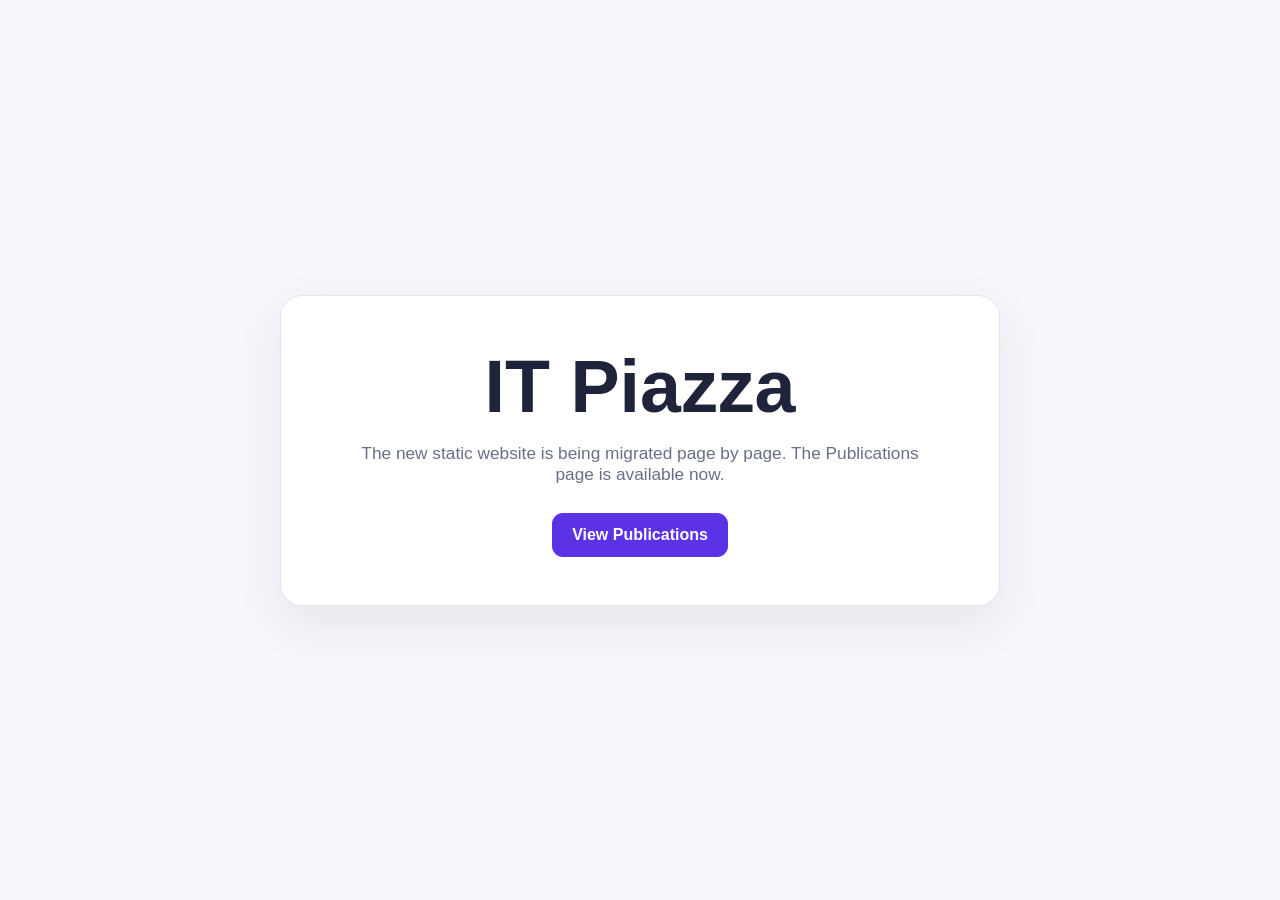
==== index.html @ e724719f "Add files via upload" ====
<!doctype html>
<html lang="en">
<head>
  <meta charset="utf-8">
  <meta name="viewport" content="width=device-width, initial-scale=1">
  <title>IT Piazza</title>
  <meta name="description" content="IT Piazza courses, publications and certification preparation materials.">
  <link rel="canonical" href="https://itpiazza.net/">
  <style>
    *{box-sizing:border-box}body{margin:0;font-family:Arial,Helvetica,sans-serif;background:#f6f7fb;color:#20243a}
    main{min-height:100vh;display:grid;place-items:center;padding:24px}
    .card{width:min(720px,100%);background:white;border:1px solid #e4e6ef;border-radius:22px;padding:48px;box-shadow:0 18px 50px rgba(31,34,60,.08);text-align:center}
    h1{font-size:clamp(2.4rem,7vw,4.6rem);margin:0 0 14px}p{font-size:1.08rem;color:#687086;margin:0 auto 28px;max-width:560px}
    a{display:inline-block;background:#5b32e6;color:white;text-decoration:none;font-weight:700;padding:13px 20px;border-radius:11px}
    a:hover{background:#4825c5}
  </style>
</head>
<body>
  <main>
    <section class="card">
      <h1>IT Piazza</h1>
      <p>The new static website is being migrated page by page. The Publications page is available now.</p>
      <a href="/publications/">View Publications</a>
    </section>
  </main>
</body>
</html>
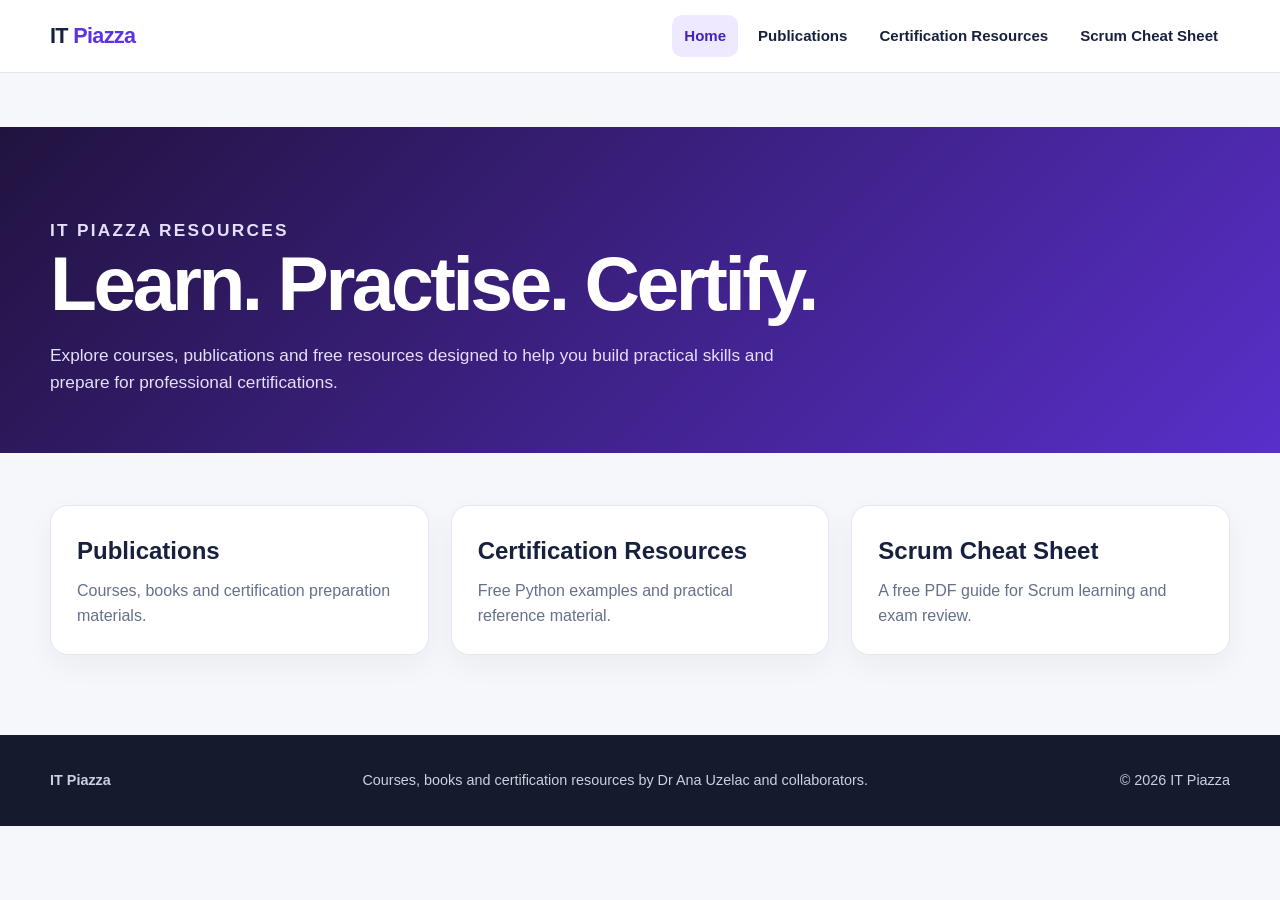
==== commit a16ea013: "Add files via upload" ====
--- a/index.html
+++ b/index.html
@@ -1,27 +1 @@
-<!doctype html>
-<html lang="en">
-<head>
-  <meta charset="utf-8">
-  <meta name="viewport" content="width=device-width, initial-scale=1">
-  <title>IT Piazza</title>
-  <meta name="description" content="IT Piazza courses, publications and certification preparation materials.">
-  <link rel="canonical" href="https://itpiazza.net/">
-  <style>
-    *{box-sizing:border-box}body{margin:0;font-family:Arial,Helvetica,sans-serif;background:#f6f7fb;color:#20243a}
-    main{min-height:100vh;display:grid;place-items:center;padding:24px}
-    .card{width:min(720px,100%);background:white;border:1px solid #e4e6ef;border-radius:22px;padding:48px;box-shadow:0 18px 50px rgba(31,34,60,.08);text-align:center}
-    h1{font-size:clamp(2.4rem,7vw,4.6rem);margin:0 0 14px}p{font-size:1.08rem;color:#687086;margin:0 auto 28px;max-width:560px}
-    a{display:inline-block;background:#5b32e6;color:white;text-decoration:none;font-weight:700;padding:13px 20px;border-radius:11px}
-    a:hover{background:#4825c5}
-  </style>
-</head>
-<body>
-  <main>
-    <section class="card">
-      <h1>IT Piazza</h1>
-      <p>The new static website is being migrated page by page. The Publications page is available now.</p>
-      <a href="/publications/">View Publications</a>
-    </section>
-  </main>
-</body>
-</html>
+<!doctype html><html lang="en"><head><meta charset="utf-8"><meta name="viewport" content="width=device-width,initial-scale=1"><title>IT Piazza | Courses and Certification Resources</title><meta name="description" content="IT Piazza offers courses, books and free certification resources in Python, databases, Scrum, Excel and software testing."><link rel="canonical" href="https://itpiazza.net/"><link rel="stylesheet" href="/assets/css/site.css"></head><body><header class="site-header"><div class="header-inner"><a class="brand" href="/" aria-current="page">IT <span>Piazza</span></a><button class="menu-toggle" aria-label="Toggle navigation" onclick="document.querySelector('.site-nav').classList.toggle('open')">☰</button><nav class="site-nav"><a href="/" aria-current="page">Home</a><a href="/publications/">Publications</a><a href="/certifications/">Certification Resources</a><a href="/scrum-certificates/">Scrum Cheat Sheet</a></nav></div></header><section class="page-hero"><div class="hero-inner"><p class="eyebrow">IT Piazza resources</p><h1>Learn. Practise. Certify.</h1><p>Explore courses, publications and free resources designed to help you build practical skills and prepare for professional certifications.</p></div></section><main class="content"><div class="home-grid"><a class="home-card" href="/publications/"><h2>Publications</h2><p>Courses, books and certification preparation materials.</p></a><a class="home-card" href="/certifications/"><h2>Certification Resources</h2><p>Free Python examples and practical reference material.</p></a><a class="home-card" href="/scrum-certificates/"><h2>Scrum Cheat Sheet</h2><p>A free PDF guide for Scrum learning and exam review.</p></a></div></main><footer class="site-footer"><div class="footer-inner"><strong>IT Piazza</strong><span>Courses, books and certification resources by Dr Ana Uzelac and collaborators.</span><span>© 2026 IT Piazza</span></div></footer></body></html>
--- a/assets/css/site.css
+++ b/assets/css/site.css
@@ -0,0 +1,244 @@
+
+    :root {
+      --page: #f6f7f9;
+      --card: #ffffff;
+      --text: #1d2433;
+      --muted: #657084;
+      --line: #e3e7ee;
+      --accent: #f5b223;
+      --accent-dark: #c98800;
+      --max: 1120px;
+      --radius: 18px;
+    }
+
+    * { box-sizing: border-box; }
+
+    html { scroll-behavior: smooth; }
+
+    body {
+      margin: 0;
+      color: var(--text);
+      background: var(--page);
+      font-family: Arial, Helvetica, sans-serif;
+      line-height: 1.55;
+    }
+
+    a { color: inherit; }
+
+    .hero {
+      padding: 72px 24px 58px;
+      background: linear-gradient(135deg, #202838, #111722);
+      color: #fff;
+      text-align: center;
+    }
+
+    .hero img {
+      width: 74px;
+      height: 74px;
+      object-fit: contain;
+      margin-bottom: 18px;
+    }
+
+    .hero h1 {
+      margin: 0;
+      font-size: clamp(2.2rem, 5vw, 4.2rem);
+      line-height: 1.05;
+    }
+
+    .hero p {
+      max-width: 680px;
+      margin: 18px auto 0;
+      color: #d4dae5;
+      font-size: 1.05rem;
+    }
+
+    .nav {
+      position: sticky;
+      top: 0;
+      z-index: 10;
+      display: flex;
+      gap: 10px;
+      overflow-x: auto;
+      padding: 12px 20px;
+      border-bottom: 1px solid var(--line);
+      background: rgba(255,255,255,.94);
+      backdrop-filter: blur(10px);
+      scrollbar-width: none;
+    }
+
+    .nav::-webkit-scrollbar { display: none; }
+
+    .nav a {
+      flex: 0 0 auto;
+      padding: 9px 14px;
+      border-radius: 999px;
+      background: #f0f2f6;
+      text-decoration: none;
+      font-size: .9rem;
+      font-weight: 700;
+    }
+
+    .nav a:hover { background: #e5e9f0; }
+
+    main {
+      width: min(var(--max), calc(100% - 32px));
+      margin: 0 auto;
+      padding: 48px 0 76px;
+    }
+
+    section { margin-top: 54px; }
+    section:first-child { margin-top: 0; }
+
+    .section-head {
+      display: flex;
+      align-items: end;
+      justify-content: space-between;
+      gap: 20px;
+      margin-bottom: 22px;
+    }
+
+    .section-head h2 {
+      margin: 0;
+      font-size: clamp(1.65rem, 3vw, 2.35rem);
+    }
+
+    .section-head span {
+      color: var(--muted);
+      font-size: .95rem;
+    }
+
+    .grid {
+      display: grid;
+      grid-template-columns: repeat(2, minmax(0, 1fr));
+      gap: 24px;
+    }
+
+    .card {
+      display: flex;
+      flex-direction: column;
+      overflow: hidden;
+      border: 1px solid var(--line);
+      border-radius: var(--radius);
+      background: var(--card);
+      box-shadow: 0 10px 30px rgba(25, 35, 55, .06);
+    }
+
+    .card-image {
+      display: block;
+      aspect-ratio: 16 / 9;
+      overflow: hidden;
+      background: #eceff4;
+    }
+
+    .card-image img {
+      width: 100%;
+      height: 100%;
+      display: block;
+      object-fit: cover;
+      transition: transform .25s ease;
+    }
+
+    .card:hover .card-image img { transform: scale(1.025); }
+
+    .card-body {
+      display: flex;
+      flex: 1;
+      flex-direction: column;
+      padding: 24px;
+    }
+
+    .card h3 {
+      margin: 0 0 12px;
+      font-size: 1.25rem;
+      line-height: 1.3;
+    }
+
+    .card h3 a {
+      text-decoration: none;
+    }
+
+    .card h3 a:hover { text-decoration: underline; }
+
+    .authors {
+      margin: 0 0 16px;
+      color: var(--muted);
+      font-size: .93rem;
+    }
+
+    .authors a {
+      text-decoration: none;
+      border-bottom: 1px solid #cfd5de;
+    }
+
+    .features {
+      margin: 0 0 22px;
+      padding-left: 20px;
+      color: #3c4657;
+    }
+
+    .features li + li { margin-top: 6px; }
+
+    .actions {
+      display: flex;
+      flex-wrap: wrap;
+      gap: 10px;
+      margin-top: auto;
+    }
+
+    .button {
+      display: inline-block;
+      padding: 11px 16px;
+      border-radius: 10px;
+      background: var(--accent);
+      color: #171717;
+      font-weight: 800;
+      text-decoration: none;
+    }
+
+    .button:hover { background: #ffbf31; }
+
+    .button.secondary {
+      border: 1px solid var(--line);
+      background: #fff;
+      color: var(--text);
+    }
+
+    .button.secondary:hover { background: #f5f7fa; }
+
+    .badge {
+      display: inline-block;
+      width: fit-content;
+      margin-bottom: 12px;
+      padding: 5px 9px;
+      border-radius: 999px;
+      background: #eef1f5;
+      color: #586274;
+      font-size: .78rem;
+      font-weight: 800;
+      text-transform: uppercase;
+      letter-spacing: .04em;
+    }
+
+    footer {
+      padding: 32px 20px;
+      background: #111722;
+      color: #cfd5df;
+      text-align: center;
+      font-size: .9rem;
+    }
+
+    @media (max-width: 760px) {
+      .hero { padding: 54px 20px 42px; }
+      main { width: min(100% - 24px, var(--max)); padding-top: 34px; }
+      .grid { grid-template-columns: 1fr; gap: 18px; }
+      .section-head { align-items: start; flex-direction: column; gap: 4px; }
+      section { margin-top: 42px; }
+      .card-body { padding: 20px; }
+    }
+  
+
+:root{--ink:#17213d;--muted:#66708a;--purple:#5b32e6;--purple-dark:#4523b9;--gold:#f5b700;--paper:#f6f7fb;--white:#fff;--line:#e4e7f0;--max:1180px}
+*{box-sizing:border-box}html{scroll-behavior:smooth}body{margin:0;background:var(--paper);color:var(--ink);font-family:Arial,Helvetica,sans-serif;line-height:1.58}a{color:inherit}.site-header{position:sticky;top:0;z-index:100;background:rgba(255,255,255,.95);backdrop-filter:blur(12px);border-bottom:1px solid var(--line)}.header-inner{width:min(var(--max),calc(100% - 32px));height:72px;margin:auto;display:flex;align-items:center;justify-content:space-between;gap:24px}.brand{font-size:1.35rem;font-weight:900;text-decoration:none;letter-spacing:-.03em}.brand span{color:var(--purple)}.site-nav{display:flex;align-items:center;gap:8px}.site-nav a{padding:9px 12px;border-radius:10px;text-decoration:none;font-weight:700;font-size:.94rem}.site-nav a:hover,.site-nav a[aria-current="page"]{background:#eee9ff;color:var(--purple-dark)}.menu-toggle{display:none;border:1px solid var(--line);background:#fff;border-radius:10px;padding:8px 11px;font-size:1.2rem}.page-hero{padding:72px 24px 56px;background:linear-gradient(135deg,#21133f,#592fca);color:#fff}.hero-inner{width:min(var(--max),100%);margin:auto}.eyebrow{margin:0 0 10px;text-transform:uppercase;letter-spacing:.13em;font-size:.78rem;font-weight:800;color:#dbcfff}.page-hero h1{margin:0;font-size:clamp(2.4rem,6vw,4.8rem);line-height:1.04;letter-spacing:-.045em}.page-hero p{max-width:740px;margin:18px 0 0;color:#e6defc;font-size:1.08rem}.content{width:min(var(--max),calc(100% - 32px));margin:auto;padding:52px 0 80px}.resource-grid{display:grid;grid-template-columns:repeat(2,minmax(0,1fr));gap:24px}.resource-card{background:#fff;border:1px solid var(--line);border-radius:18px;padding:28px;box-shadow:0 12px 32px rgba(26,31,56,.06);display:flex;flex-direction:column;min-height:270px}.resource-icon{width:52px;height:52px;display:grid;place-items:center;border-radius:15px;background:#eee9ff;color:var(--purple);font-weight:900;margin-bottom:20px}.resource-card h2{margin:0 0 8px;font-size:1.45rem;line-height:1.25}.resource-card p{color:var(--muted);margin:0 0 20px}.button-row{display:flex;gap:10px;flex-wrap:wrap;margin-top:auto}.btn{display:inline-block;background:var(--purple);color:#fff;text-decoration:none;font-weight:800;border-radius:11px;padding:11px 16px}.btn:hover{background:var(--purple-dark)}.btn.secondary{background:#fff;color:var(--ink);border:1px solid var(--line)}.feature-list{padding-left:20px;color:#3e4860}.feature-list li+li{margin-top:8px}.wide-card{background:#fff;border:1px solid var(--line);border-radius:22px;padding:clamp(28px,5vw,54px);box-shadow:0 16px 42px rgba(26,31,56,.07)}.wide-card h2{font-size:clamp(1.8rem,4vw,3rem);margin:0 0 16px}.wide-card p{color:var(--muted);max-width:850px}.site-footer{background:#151a2d;color:#cbd1df;padding:34px 20px}.footer-inner{width:min(var(--max),100%);margin:auto;display:flex;justify-content:space-between;gap:20px;flex-wrap:wrap}.site-footer a{color:#fff}.home-grid{display:grid;grid-template-columns:repeat(3,minmax(0,1fr));gap:22px}.home-card{background:#fff;border:1px solid var(--line);border-radius:18px;padding:26px;text-decoration:none;box-shadow:0 10px 28px rgba(26,31,56,.05)}.home-card:hover{transform:translateY(-2px)}.home-card h2{margin:0 0 8px}.home-card p{margin:0;color:var(--muted)}
+@media(max-width:780px){.menu-toggle{display:block}.site-nav{display:none;position:absolute;top:72px;left:0;right:0;background:#fff;border-bottom:1px solid var(--line);padding:12px 16px;flex-direction:column;align-items:stretch}.site-nav.open{display:flex}.site-nav a{padding:12px}.resource-grid,.home-grid{grid-template-columns:1fr}.page-hero{padding-top:52px}.header-inner{height:64px}.site-nav{top:64px}}
+
+body .hero,body>.nav{display:none!important}.content.publications-content{padding-top:48px}.content.publications-content section{margin-top:54px}.content.publications-content section:first-child{margin-top:0}.content.publications-content .grid{display:grid;grid-template-columns:repeat(2,minmax(0,1fr));gap:24px}.content.publications-content .card{background:#fff}.content.publications-content main{width:auto;margin:0;padding:0}.content.publications-content .section-head{margin-bottom:22px}@media(max-width:760px){.content.publications-content .grid{grid-template-columns:1fr}}
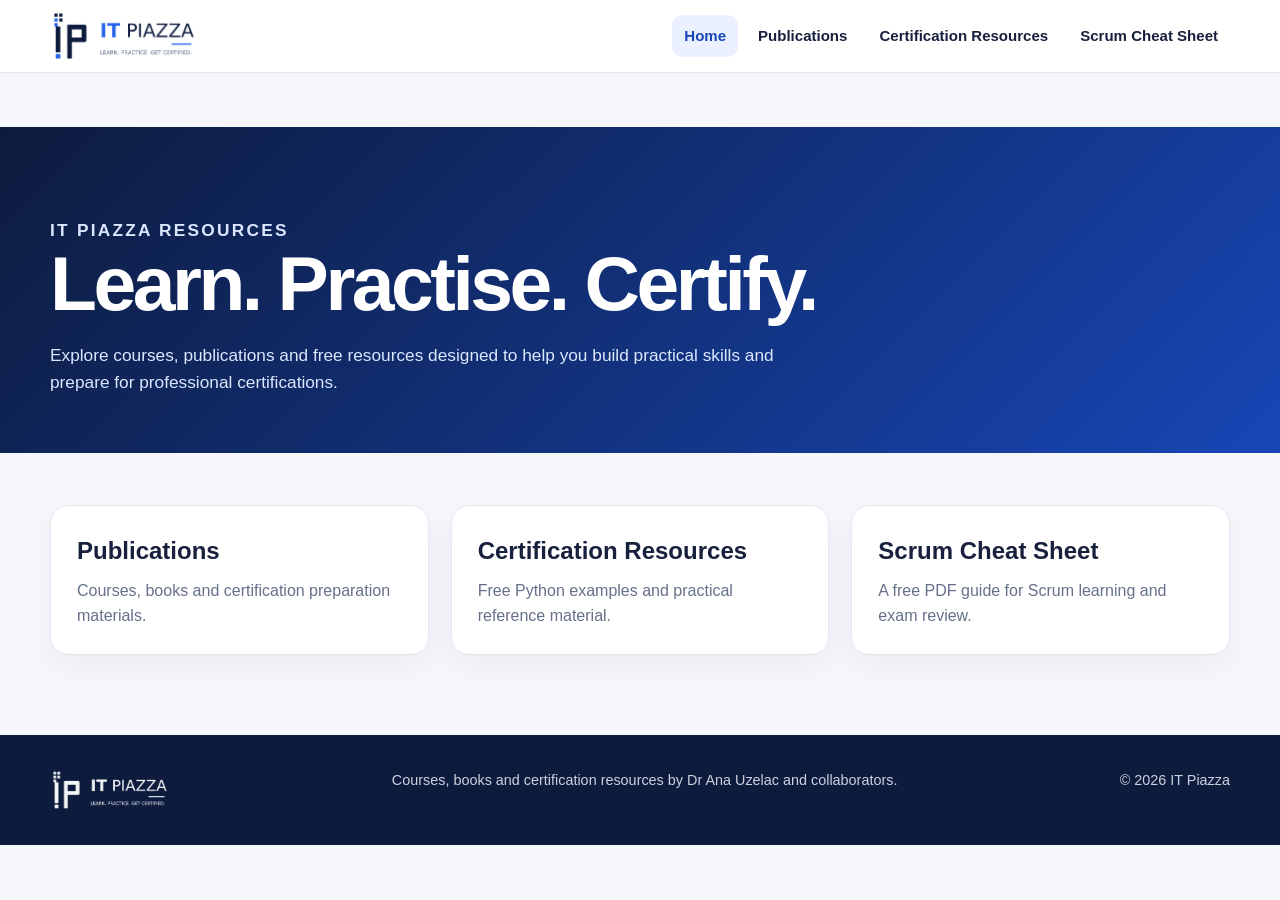
==== commit bf91afa9: "Add files via upload" ====
--- a/index.html
+++ b/index.html
@@ -1 +1 @@
-<!doctype html><html lang="en"><head><meta charset="utf-8"><meta name="viewport" content="width=device-width,initial-scale=1"><title>IT Piazza | Courses and Certification Resources</title><meta name="description" content="IT Piazza offers courses, books and free certification resources in Python, databases, Scrum, Excel and software testing."><link rel="canonical" href="https://itpiazza.net/"><link rel="stylesheet" href="/assets/css/site.css"></head><body><header class="site-header"><div class="header-inner"><a class="brand" href="/" aria-current="page">IT <span>Piazza</span></a><button class="menu-toggle" aria-label="Toggle navigation" onclick="document.querySelector('.site-nav').classList.toggle('open')">☰</button><nav class="site-nav"><a href="/" aria-current="page">Home</a><a href="/publications/">Publications</a><a href="/certifications/">Certification Resources</a><a href="/scrum-certificates/">Scrum Cheat Sheet</a></nav></div></header><section class="page-hero"><div class="hero-inner"><p class="eyebrow">IT Piazza resources</p><h1>Learn. Practise. Certify.</h1><p>Explore courses, publications and free resources designed to help you build practical skills and prepare for professional certifications.</p></div></section><main class="content"><div class="home-grid"><a class="home-card" href="/publications/"><h2>Publications</h2><p>Courses, books and certification preparation materials.</p></a><a class="home-card" href="/certifications/"><h2>Certification Resources</h2><p>Free Python examples and practical reference material.</p></a><a class="home-card" href="/scrum-certificates/"><h2>Scrum Cheat Sheet</h2><p>A free PDF guide for Scrum learning and exam review.</p></a></div></main><footer class="site-footer"><div class="footer-inner"><strong>IT Piazza</strong><span>Courses, books and certification resources by Dr Ana Uzelac and collaborators.</span><span>© 2026 IT Piazza</span></div></footer></body></html>+<!doctype html><html lang="en"><head><meta charset="utf-8"><meta name="viewport" content="width=device-width,initial-scale=1"><title>IT Piazza | Courses and Certification Resources</title><meta name="description" content="IT Piazza offers courses, books and free certification resources in Python, databases, Scrum, Excel and software testing."><link rel="canonical" href="https://itpiazza.net/"><link rel="icon" href="/assets/images/favicon.ico" sizes="any"><link rel="icon" type="image/png" sizes="32x32" href="/assets/images/favicon-32.png"><link rel="apple-touch-icon" href="/assets/images/apple-touch-icon.png"><link rel="stylesheet" href="/assets/css/site.css"></head><body><header class="site-header"><div class="header-inner"><a class="brand" href="/" aria-current="page"><img src="/assets/images/itpiazza-logo-header.png" alt="IT Piazza — Learn. Practice. Get Certified."></a><button class="menu-toggle" aria-label="Toggle navigation" onclick="document.querySelector('.site-nav').classList.toggle('open')">☰</button><nav class="site-nav"><a href="/" aria-current="page">Home</a><a href="/publications/">Publications</a><a href="/certifications/">Certification Resources</a><a href="/scrum-certificates/">Scrum Cheat Sheet</a></nav></div></header><section class="page-hero"><div class="hero-inner"><p class="eyebrow">IT Piazza resources</p><h1>Learn. Practise. Certify.</h1><p>Explore courses, publications and free resources designed to help you build practical skills and prepare for professional certifications.</p></div></section><main class="content"><div class="home-grid"><a class="home-card" href="/publications/"><h2>Publications</h2><p>Courses, books and certification preparation materials.</p></a><a class="home-card" href="/certifications/"><h2>Certification Resources</h2><p>Free Python examples and practical reference material.</p></a><a class="home-card" href="/scrum-certificates/"><h2>Scrum Cheat Sheet</h2><p>A free PDF guide for Scrum learning and exam review.</p></a></div></main><footer class="site-footer"><div class="footer-inner"><a class="footer-brand" href="/"><img src="/assets/images/itpiazza-logo-header.png" alt="IT Piazza"></a><span>Courses, books and certification resources by Dr Ana Uzelac and collaborators.</span><span>© 2026 IT Piazza</span></div></footer></body></html>
--- a/assets/css/site.css
+++ b/assets/css/site.css
@@ -237,8 +237,40 @@
     }
   
 
-:root{--ink:#17213d;--muted:#66708a;--purple:#5b32e6;--purple-dark:#4523b9;--gold:#f5b700;--paper:#f6f7fb;--white:#fff;--line:#e4e7f0;--max:1180px}
-*{box-sizing:border-box}html{scroll-behavior:smooth}body{margin:0;background:var(--paper);color:var(--ink);font-family:Arial,Helvetica,sans-serif;line-height:1.58}a{color:inherit}.site-header{position:sticky;top:0;z-index:100;background:rgba(255,255,255,.95);backdrop-filter:blur(12px);border-bottom:1px solid var(--line)}.header-inner{width:min(var(--max),calc(100% - 32px));height:72px;margin:auto;display:flex;align-items:center;justify-content:space-between;gap:24px}.brand{font-size:1.35rem;font-weight:900;text-decoration:none;letter-spacing:-.03em}.brand span{color:var(--purple)}.site-nav{display:flex;align-items:center;gap:8px}.site-nav a{padding:9px 12px;border-radius:10px;text-decoration:none;font-weight:700;font-size:.94rem}.site-nav a:hover,.site-nav a[aria-current="page"]{background:#eee9ff;color:var(--purple-dark)}.menu-toggle{display:none;border:1px solid var(--line);background:#fff;border-radius:10px;padding:8px 11px;font-size:1.2rem}.page-hero{padding:72px 24px 56px;background:linear-gradient(135deg,#21133f,#592fca);color:#fff}.hero-inner{width:min(var(--max),100%);margin:auto}.eyebrow{margin:0 0 10px;text-transform:uppercase;letter-spacing:.13em;font-size:.78rem;font-weight:800;color:#dbcfff}.page-hero h1{margin:0;font-size:clamp(2.4rem,6vw,4.8rem);line-height:1.04;letter-spacing:-.045em}.page-hero p{max-width:740px;margin:18px 0 0;color:#e6defc;font-size:1.08rem}.content{width:min(var(--max),calc(100% - 32px));margin:auto;padding:52px 0 80px}.resource-grid{display:grid;grid-template-columns:repeat(2,minmax(0,1fr));gap:24px}.resource-card{background:#fff;border:1px solid var(--line);border-radius:18px;padding:28px;box-shadow:0 12px 32px rgba(26,31,56,.06);display:flex;flex-direction:column;min-height:270px}.resource-icon{width:52px;height:52px;display:grid;place-items:center;border-radius:15px;background:#eee9ff;color:var(--purple);font-weight:900;margin-bottom:20px}.resource-card h2{margin:0 0 8px;font-size:1.45rem;line-height:1.25}.resource-card p{color:var(--muted);margin:0 0 20px}.button-row{display:flex;gap:10px;flex-wrap:wrap;margin-top:auto}.btn{display:inline-block;background:var(--purple);color:#fff;text-decoration:none;font-weight:800;border-radius:11px;padding:11px 16px}.btn:hover{background:var(--purple-dark)}.btn.secondary{background:#fff;color:var(--ink);border:1px solid var(--line)}.feature-list{padding-left:20px;color:#3e4860}.feature-list li+li{margin-top:8px}.wide-card{background:#fff;border:1px solid var(--line);border-radius:22px;padding:clamp(28px,5vw,54px);box-shadow:0 16px 42px rgba(26,31,56,.07)}.wide-card h2{font-size:clamp(1.8rem,4vw,3rem);margin:0 0 16px}.wide-card p{color:var(--muted);max-width:850px}.site-footer{background:#151a2d;color:#cbd1df;padding:34px 20px}.footer-inner{width:min(var(--max),100%);margin:auto;display:flex;justify-content:space-between;gap:20px;flex-wrap:wrap}.site-footer a{color:#fff}.home-grid{display:grid;grid-template-columns:repeat(3,minmax(0,1fr));gap:22px}.home-card{background:#fff;border:1px solid var(--line);border-radius:18px;padding:26px;text-decoration:none;box-shadow:0 10px 28px rgba(26,31,56,.05)}.home-card:hover{transform:translateY(-2px)}.home-card h2{margin:0 0 8px}.home-card p{margin:0;color:var(--muted)}
+:root{--ink:#17213d;--muted:#66708a;--purple:#2563eb;--purple-dark:#1746b5;--gold:#f5b700;--paper:#f6f7fb;--white:#fff;--line:#e4e7f0;--max:1180px}
+*{box-sizing:border-box}html{scroll-behavior:smooth}body{margin:0;background:var(--paper);color:var(--ink);font-family:Arial,Helvetica,sans-serif;line-height:1.58}a{color:inherit}.site-header{position:sticky;top:0;z-index:100;background:rgba(255,255,255,.95);backdrop-filter:blur(12px);border-bottom:1px solid var(--line)}.header-inner{width:min(var(--max),calc(100% - 32px));height:72px;margin:auto;display:flex;align-items:center;justify-content:space-between;gap:24px}.brand{font-size:1.35rem;font-weight:900;text-decoration:none;letter-spacing:-.03em}.brand span{color:var(--purple)}.site-nav{display:flex;align-items:center;gap:8px}.site-nav a{padding:9px 12px;border-radius:10px;text-decoration:none;font-weight:700;font-size:.94rem}.site-nav a:hover,.site-nav a[aria-current="page"]{background:#eaf0ff;color:var(--purple-dark)}.menu-toggle{display:none;border:1px solid var(--line);background:#fff;border-radius:10px;padding:8px 11px;font-size:1.2rem}.page-hero{padding:72px 24px 56px;background:linear-gradient(135deg,#0d1b3d,#1746b5);color:#fff}.hero-inner{width:min(var(--max),100%);margin:auto}.eyebrow{margin:0 0 10px;text-transform:uppercase;letter-spacing:.13em;font-size:.78rem;font-weight:800;color:#bcd0ff}.page-hero h1{margin:0;font-size:clamp(2.4rem,6vw,4.8rem);line-height:1.04;letter-spacing:-.045em}.page-hero p{max-width:740px;margin:18px 0 0;color:#dce7ff;font-size:1.08rem}.content{width:min(var(--max),calc(100% - 32px));margin:auto;padding:52px 0 80px}.resource-grid{display:grid;grid-template-columns:repeat(2,minmax(0,1fr));gap:24px}.resource-card{background:#fff;border:1px solid var(--line);border-radius:18px;padding:28px;box-shadow:0 12px 32px rgba(26,31,56,.06);display:flex;flex-direction:column;min-height:270px}.resource-icon{width:52px;height:52px;display:grid;place-items:center;border-radius:15px;background:#eaf0ff;color:var(--purple);font-weight:900;margin-bottom:20px}.resource-card h2{margin:0 0 8px;font-size:1.45rem;line-height:1.25}.resource-card p{color:var(--muted);margin:0 0 20px}.button-row{display:flex;gap:10px;flex-wrap:wrap;margin-top:auto}.btn{display:inline-block;background:var(--purple);color:#fff;text-decoration:none;font-weight:800;border-radius:11px;padding:11px 16px}.btn:hover{background:var(--purple-dark)}.btn.secondary{background:#fff;color:var(--ink);border:1px solid var(--line)}.feature-list{padding-left:20px;color:#3e4860}.feature-list li+li{margin-top:8px}.wide-card{background:#fff;border:1px solid var(--line);border-radius:22px;padding:clamp(28px,5vw,54px);box-shadow:0 16px 42px rgba(26,31,56,.07)}.wide-card h2{font-size:clamp(1.8rem,4vw,3rem);margin:0 0 16px}.wide-card p{color:var(--muted);max-width:850px}.site-footer{background:#0d1b3d;color:#cbd1df;padding:34px 20px}.footer-inner{width:min(var(--max),100%);margin:auto;display:flex;justify-content:space-between;gap:20px;flex-wrap:wrap}.site-footer a{color:#fff}.home-grid{display:grid;grid-template-columns:repeat(3,minmax(0,1fr));gap:22px}.home-card{background:#fff;border:1px solid var(--line);border-radius:18px;padding:26px;text-decoration:none;box-shadow:0 10px 28px rgba(26,31,56,.05)}.home-card:hover{transform:translateY(-2px)}.home-card h2{margin:0 0 8px}.home-card p{margin:0;color:var(--muted)}
 @media(max-width:780px){.menu-toggle{display:block}.site-nav{display:none;position:absolute;top:72px;left:0;right:0;background:#fff;border-bottom:1px solid var(--line);padding:12px 16px;flex-direction:column;align-items:stretch}.site-nav.open{display:flex}.site-nav a{padding:12px}.resource-grid,.home-grid{grid-template-columns:1fr}.page-hero{padding-top:52px}.header-inner{height:64px}.site-nav{top:64px}}
 
 body .hero,body>.nav{display:none!important}.content.publications-content{padding-top:48px}.content.publications-content section{margin-top:54px}.content.publications-content section:first-child{margin-top:0}.content.publications-content .grid{display:grid;grid-template-columns:repeat(2,minmax(0,1fr));gap:24px}.content.publications-content .card{background:#fff}.content.publications-content main{width:auto;margin:0;padding:0}.content.publications-content .section-head{margin-bottom:22px}@media(max-width:760px){.content.publications-content .grid{grid-template-columns:1fr}}
+
+
+.brand{
+  display:flex;
+  align-items:center;
+  flex:0 0 auto;
+  text-decoration:none;
+}
+.brand img{
+  display:block;
+  width:auto;
+  height:52px;
+  max-width:min(310px,42vw);
+  object-fit:contain;
+}
+.footer-brand{
+  display:flex;
+  align-items:center;
+  text-decoration:none;
+}
+.footer-brand img{
+  width:auto;
+  height:42px;
+  max-width:250px;
+  object-fit:contain;
+  filter:brightness(0) invert(1);
+  opacity:.96;
+}
+@media(max-width:780px){
+  .brand img{height:43px;max-width:230px}
+  .footer-brand img{height:36px;max-width:210px}
+}
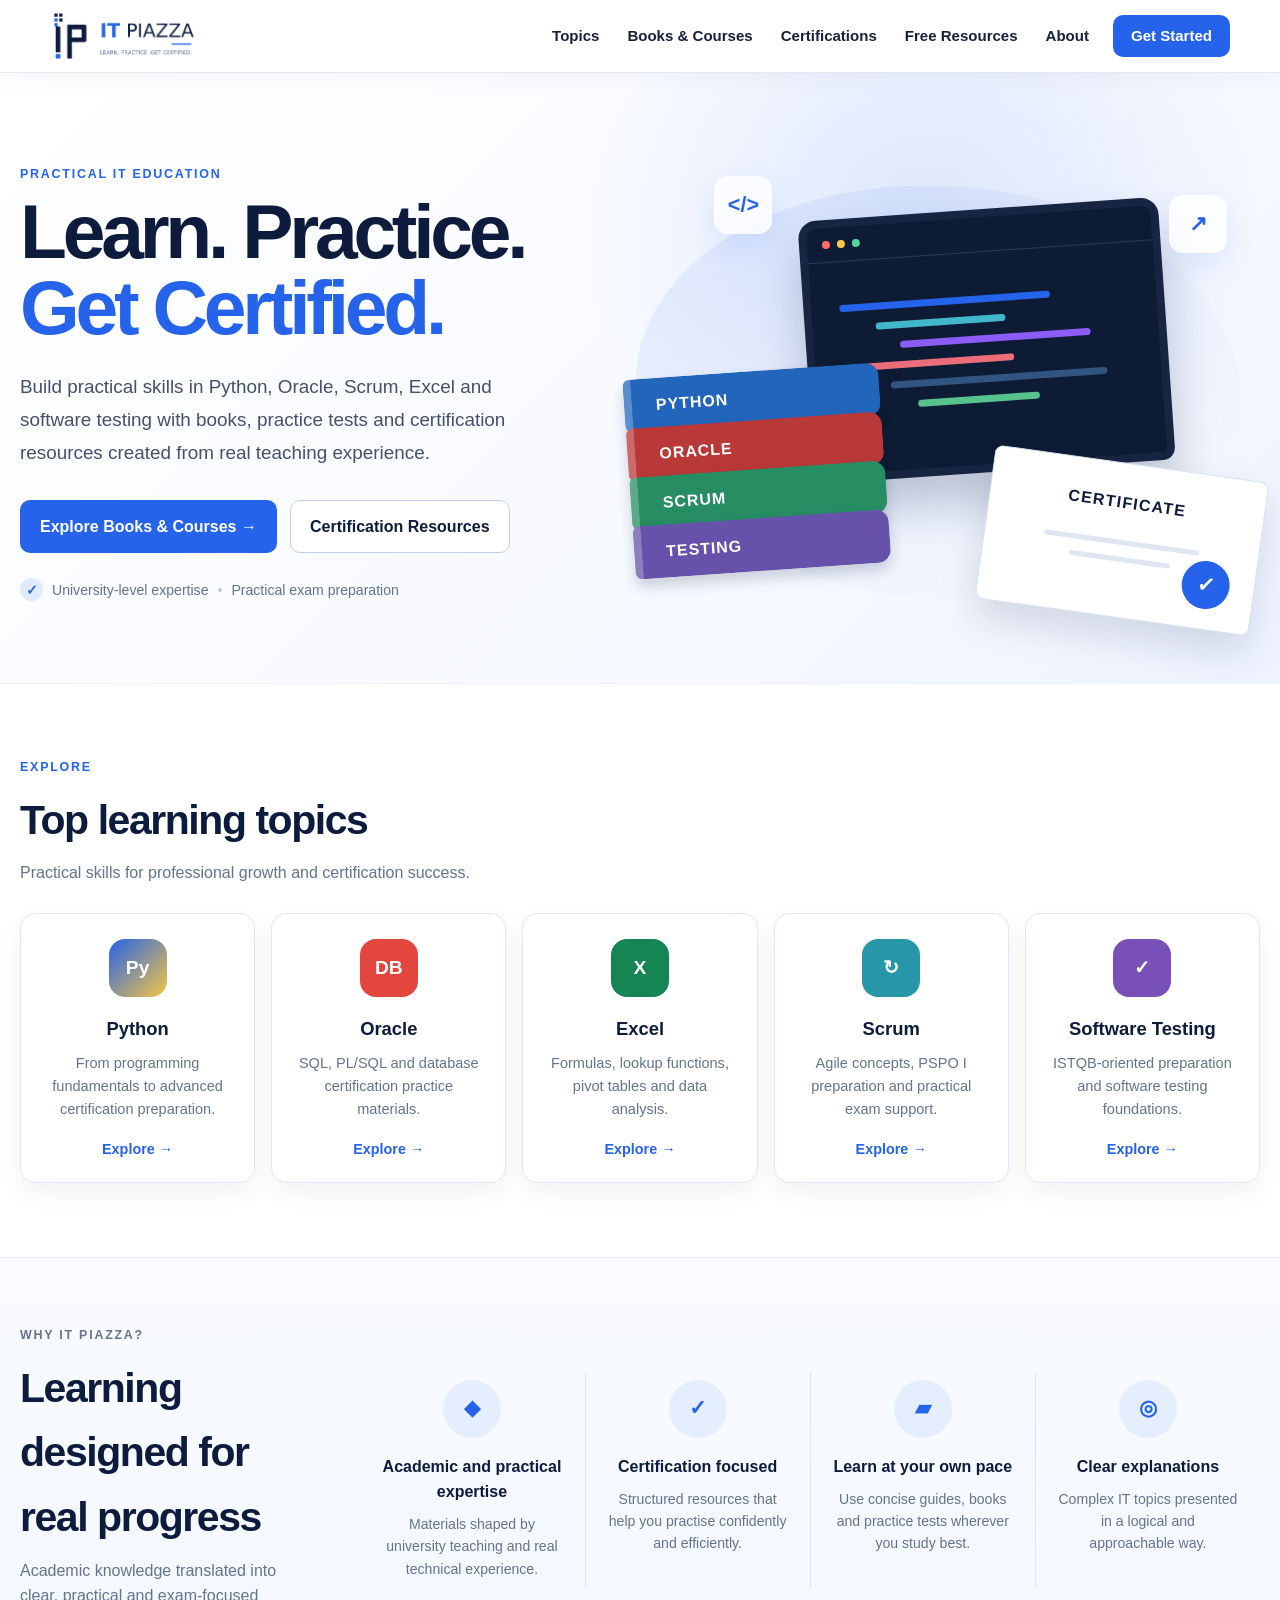
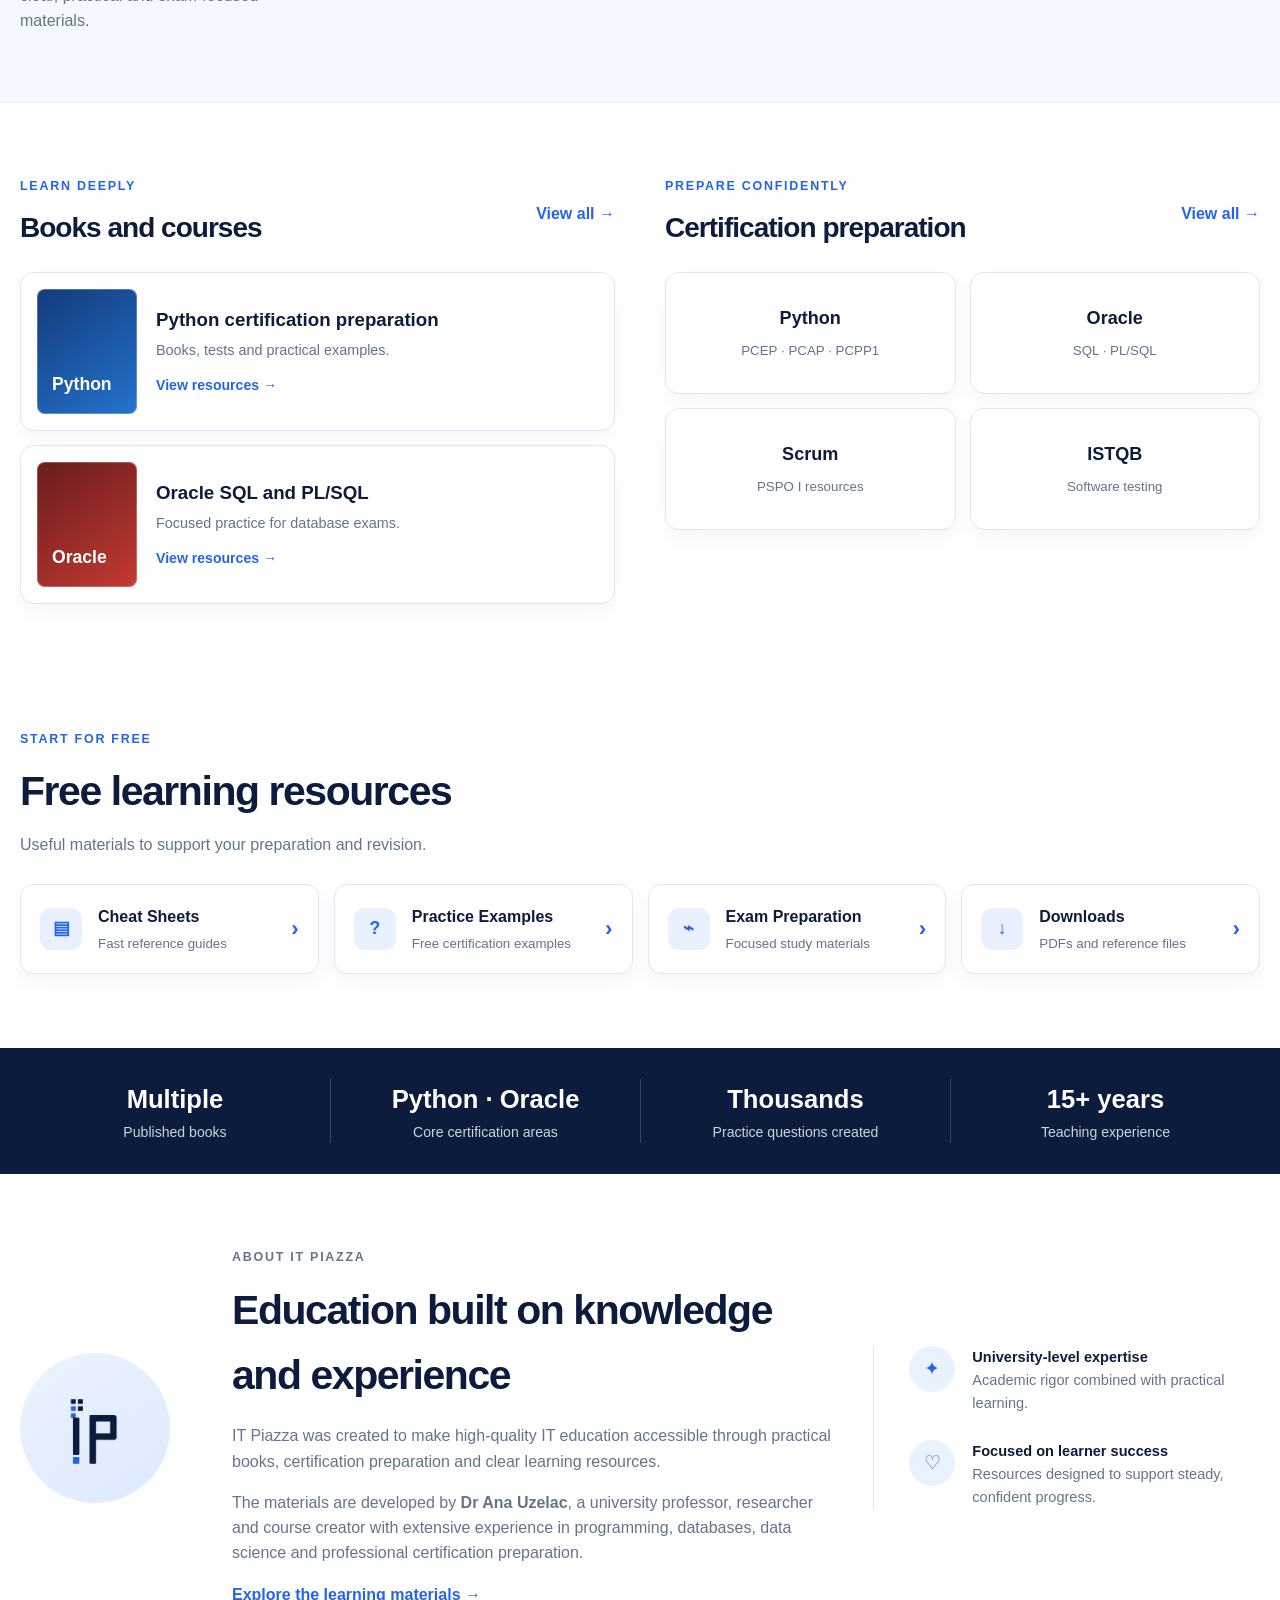
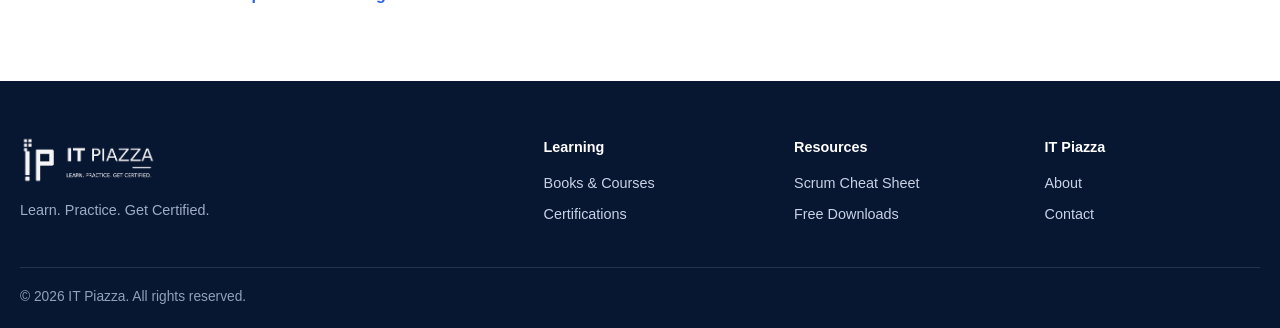
==== commit 76f741ec: "Add files via upload" ====
--- a/index.html
+++ b/index.html
@@ -1 +1,264 @@
-<!doctype html><html lang="en"><head><meta charset="utf-8"><meta name="viewport" content="width=device-width,initial-scale=1"><title>IT Piazza | Courses and Certification Resources</title><meta name="description" content="IT Piazza offers courses, books and free certification resources in Python, databases, Scrum, Excel and software testing."><link rel="canonical" href="https://itpiazza.net/"><link rel="icon" href="/assets/images/favicon.ico" sizes="any"><link rel="icon" type="image/png" sizes="32x32" href="/assets/images/favicon-32.png"><link rel="apple-touch-icon" href="/assets/images/apple-touch-icon.png"><link rel="stylesheet" href="/assets/css/site.css"></head><body><header class="site-header"><div class="header-inner"><a class="brand" href="/" aria-current="page"><img src="/assets/images/itpiazza-logo-header.png" alt="IT Piazza — Learn. Practice. Get Certified."></a><button class="menu-toggle" aria-label="Toggle navigation" onclick="document.querySelector('.site-nav').classList.toggle('open')">☰</button><nav class="site-nav"><a href="/" aria-current="page">Home</a><a href="/publications/">Publications</a><a href="/certifications/">Certification Resources</a><a href="/scrum-certificates/">Scrum Cheat Sheet</a></nav></div></header><section class="page-hero"><div class="hero-inner"><p class="eyebrow">IT Piazza resources</p><h1>Learn. Practise. Certify.</h1><p>Explore courses, publications and free resources designed to help you build practical skills and prepare for professional certifications.</p></div></section><main class="content"><div class="home-grid"><a class="home-card" href="/publications/"><h2>Publications</h2><p>Courses, books and certification preparation materials.</p></a><a class="home-card" href="/certifications/"><h2>Certification Resources</h2><p>Free Python examples and practical reference material.</p></a><a class="home-card" href="/scrum-certificates/"><h2>Scrum Cheat Sheet</h2><p>A free PDF guide for Scrum learning and exam review.</p></a></div></main><footer class="site-footer"><div class="footer-inner"><a class="footer-brand" href="/"><img src="/assets/images/itpiazza-logo-header.png" alt="IT Piazza"></a><span>Courses, books and certification resources by Dr Ana Uzelac and collaborators.</span><span>© 2026 IT Piazza</span></div></footer></body></html>+<!doctype html>
+<html lang="en">
+<head>
+  <meta charset="utf-8">
+  <meta name="viewport" content="width=device-width,initial-scale=1">
+  <title>IT Piazza | Learn, Practice and Get Certified</title>
+  <meta name="description" content="IT Piazza offers books, certification preparation, practice tests and free learning resources for Python, Oracle, Scrum, Excel and software testing.">
+  <link rel="canonical" href="https://itpiazza.net/">
+  <meta property="og:title" content="IT Piazza | Learn, Practice and Get Certified">
+  <meta property="og:description" content="Practical IT learning materials, books and certification preparation.">
+  <meta property="og:type" content="website">
+  <meta property="og:url" content="https://itpiazza.net/">
+  <link rel="icon" href="/assets/images/favicon.ico" sizes="any">
+  <link rel="icon" type="image/png" sizes="32x32" href="/assets/images/favicon-32.png">
+  <link rel="apple-touch-icon" href="/assets/images/apple-touch-icon.png">
+  <link rel="stylesheet" href="/assets/css/site.css">
+</head>
+<body class="homepage">
+  <header class="site-header">
+    <div class="header-inner">
+      <a class="brand" href="/" aria-current="page">
+        <img src="/assets/images/itpiazza-logo-header.png" alt="IT Piazza — Learn. Practice. Get Certified.">
+      </a>
+      <button class="menu-toggle" aria-label="Toggle navigation" aria-expanded="false"
+        onclick="const n=document.querySelector('.site-nav');n.classList.toggle('open');this.setAttribute('aria-expanded',n.classList.contains('open'))">☰</button>
+      <nav class="site-nav" aria-label="Main navigation">
+        <a href="#topics">Topics</a>
+        <a href="/publications/">Books & Courses</a>
+        <a href="/certifications/">Certifications</a>
+        <a href="#resources">Free Resources</a>
+        <a href="#about">About</a>
+        <a class="nav-cta" href="/publications/">Get Started</a>
+      </nav>
+    </div>
+  </header>
+
+  <main class="homepage-main">
+    <section class="home-hero">
+      <div class="home-hero-inner">
+        <div class="hero-copy">
+          <p class="home-eyebrow">Practical IT education</p>
+          <h1>Learn. Practice.<br><span>Get Certified.</span></h1>
+          <p class="hero-lead">
+            Build practical skills in Python, Oracle, Scrum, Excel and software testing
+            with books, practice tests and certification resources created from real
+            teaching experience.
+          </p>
+          <div class="hero-actions">
+            <a class="btn home-primary" href="/publications/">Explore Books & Courses <span aria-hidden="true">→</span></a>
+            <a class="btn home-secondary" href="/certifications/">Certification Resources</a>
+          </div>
+          <div class="trust-line">
+            <span class="trust-dot">✓</span>
+            <span>University-level expertise</span>
+            <span class="trust-separator">•</span>
+            <span>Practical exam preparation</span>
+          </div>
+        </div>
+
+        <div class="hero-visual" aria-label="Illustration of books, coding and certification">
+          <div class="visual-glow"></div>
+          <div class="code-card">
+            <div class="code-top">
+              <span></span><span></span><span></span>
+            </div>
+            <div class="code-lines">
+              <i class="l1"></i><i class="l2"></i><i class="l3"></i>
+              <i class="l4"></i><i class="l5"></i><i class="l6"></i>
+            </div>
+          </div>
+          <div class="book-stack">
+            <div class="book python-book"><span>PYTHON</span></div>
+            <div class="book oracle-book"><span>ORACLE</span></div>
+            <div class="book scrum-book"><span>SCRUM</span></div>
+            <div class="book testing-book"><span>TESTING</span></div>
+          </div>
+          <div class="certificate-card">
+            <div class="certificate-title">CERTIFICATE</div>
+            <div class="certificate-line"></div>
+            <div class="certificate-line short"></div>
+            <div class="certificate-seal">✓</div>
+          </div>
+          <div class="floating-code">&lt;/&gt;</div>
+          <div class="floating-chart">↗</div>
+        </div>
+      </div>
+    </section>
+
+    <section class="home-section" id="topics">
+      <div class="section-title-row">
+        <div>
+          <p class="section-kicker">Explore</p>
+          <h2>Top learning topics</h2>
+          <p>Practical skills for professional growth and certification success.</p>
+        </div>
+      </div>
+      <div class="topic-grid">
+        <a class="topic-card" href="/publications/#python">
+          <div class="topic-icon python-icon">Py</div>
+          <h3>Python</h3>
+          <p>From programming fundamentals to advanced certification preparation.</p>
+          <span>Explore →</span>
+        </a>
+        <a class="topic-card" href="/publications/#oracle">
+          <div class="topic-icon oracle-icon">DB</div>
+          <h3>Oracle</h3>
+          <p>SQL, PL/SQL and database certification practice materials.</p>
+          <span>Explore →</span>
+        </a>
+        <a class="topic-card" href="/publications/#excel">
+          <div class="topic-icon excel-icon">X</div>
+          <h3>Excel</h3>
+          <p>Formulas, lookup functions, pivot tables and data analysis.</p>
+          <span>Explore →</span>
+        </a>
+        <a class="topic-card" href="/publications/#scrum">
+          <div class="topic-icon scrum-icon">↻</div>
+          <h3>Scrum</h3>
+          <p>Agile concepts, PSPO I preparation and practical exam support.</p>
+          <span>Explore →</span>
+        </a>
+        <a class="topic-card" href="/publications/#software-testing">
+          <div class="topic-icon testing-icon">✓</div>
+          <h3>Software Testing</h3>
+          <p>ISTQB-oriented preparation and software testing foundations.</p>
+          <span>Explore →</span>
+        </a>
+      </div>
+    </section>
+
+    <section class="benefits-section">
+      <div class="benefits-intro">
+        <p class="section-kicker">Why IT Piazza?</p>
+        <h2>Learning designed for real progress</h2>
+        <p>Academic knowledge translated into clear, practical and exam-focused materials.</p>
+      </div>
+      <div class="benefit-grid">
+        <article class="benefit">
+          <div class="benefit-icon">◆</div>
+          <h3>Academic and practical expertise</h3>
+          <p>Materials shaped by university teaching and real technical experience.</p>
+        </article>
+        <article class="benefit">
+          <div class="benefit-icon">✓</div>
+          <h3>Certification focused</h3>
+          <p>Structured resources that help you practise confidently and efficiently.</p>
+        </article>
+        <article class="benefit">
+          <div class="benefit-icon">▰</div>
+          <h3>Learn at your own pace</h3>
+          <p>Use concise guides, books and practice tests wherever you study best.</p>
+        </article>
+        <article class="benefit">
+          <div class="benefit-icon">◎</div>
+          <h3>Clear explanations</h3>
+          <p>Complex IT topics presented in a logical and approachable way.</p>
+        </article>
+      </div>
+    </section>
+
+    <section class="home-section showcase-section">
+      <div class="showcase-column">
+        <div class="section-title-row compact">
+          <div>
+            <p class="section-kicker">Learn deeply</p>
+            <h2>Books and courses</h2>
+          </div>
+          <a href="/publications/">View all →</a>
+        </div>
+        <div class="mini-card-grid">
+          <a class="feature-tile" href="/publications/">
+            <div class="tile-cover tile-python">Python</div>
+            <div><h3>Python certification preparation</h3><p>Books, tests and practical examples.</p><span>View resources →</span></div>
+          </a>
+          <a class="feature-tile" href="/publications/">
+            <div class="tile-cover tile-oracle">Oracle</div>
+            <div><h3>Oracle SQL and PL/SQL</h3><p>Focused practice for database exams.</p><span>View resources →</span></div>
+          </a>
+        </div>
+      </div>
+
+      <div class="showcase-column">
+        <div class="section-title-row compact">
+          <div>
+            <p class="section-kicker">Prepare confidently</p>
+            <h2>Certification preparation</h2>
+          </div>
+          <a href="/certifications/">View all →</a>
+        </div>
+        <div class="cert-grid">
+          <a href="/certifications/" class="cert-card"><strong>Python</strong><small>PCEP · PCAP · PCPP1</small></a>
+          <a href="/publications/" class="cert-card"><strong>Oracle</strong><small>SQL · PL/SQL</small></a>
+          <a href="/scrum-certificates/" class="cert-card"><strong>Scrum</strong><small>PSPO I resources</small></a>
+          <a href="/publications/" class="cert-card"><strong>ISTQB</strong><small>Software testing</small></a>
+        </div>
+      </div>
+    </section>
+
+    <section class="resources-section" id="resources">
+      <div class="section-title-row">
+        <div>
+          <p class="section-kicker">Start for free</p>
+          <h2>Free learning resources</h2>
+          <p>Useful materials to support your preparation and revision.</p>
+        </div>
+      </div>
+      <div class="resource-shortcuts">
+        <a href="/scrum-certificates/"><span class="shortcut-icon">▤</span><div><strong>Cheat Sheets</strong><small>Fast reference guides</small></div><b>›</b></a>
+        <a href="/certifications/"><span class="shortcut-icon">?</span><div><strong>Practice Examples</strong><small>Free certification examples</small></div><b>›</b></a>
+        <a href="/certifications/"><span class="shortcut-icon">⌁</span><div><strong>Exam Preparation</strong><small>Focused study materials</small></div><b>›</b></a>
+        <a href="/certifications/"><span class="shortcut-icon">↓</span><div><strong>Downloads</strong><small>PDFs and reference files</small></div><b>›</b></a>
+      </div>
+    </section>
+
+    <section class="stats-strip" aria-label="IT Piazza experience">
+      <div><strong>Multiple</strong><span>Published books</span></div>
+      <div><strong>Python · Oracle</strong><span>Core certification areas</span></div>
+      <div><strong>Thousands</strong><span>Practice questions created</span></div>
+      <div><strong>15+ years</strong><span>Teaching experience</span></div>
+    </section>
+
+    <section class="about-section" id="about">
+      <div class="about-mark">
+        <img src="/assets/images/itpiazza-icon.png" alt="">
+      </div>
+      <div class="about-copy">
+        <p class="section-kicker">About IT Piazza</p>
+        <h2>Education built on knowledge and experience</h2>
+        <p>
+          IT Piazza was created to make high-quality IT education accessible through
+          practical books, certification preparation and clear learning resources.
+        </p>
+        <p>
+          The materials are developed by <strong>Dr Ana Uzelac</strong>, a university professor,
+          researcher and course creator with extensive experience in programming,
+          databases, data science and professional certification preparation.
+        </p>
+        <a class="text-link" href="/publications/">Explore the learning materials →</a>
+      </div>
+      <div class="about-points">
+        <div><span>✦</span><p><strong>University-level expertise</strong><br>Academic rigor combined with practical learning.</p></div>
+        <div><span>♡</span><p><strong>Focused on learner success</strong><br>Resources designed to support steady, confident progress.</p></div>
+      </div>
+    </section>
+  </main>
+
+  <footer class="modern-footer">
+    <div class="modern-footer-inner">
+      <div class="footer-brand-block">
+        <a class="footer-brand" href="/">
+          <img src="/assets/images/itpiazza-logo-header.png" alt="IT Piazza">
+        </a>
+        <p>Learn. Practice. Get Certified.</p>
+      </div>
+      <div class="footer-links">
+        <div><strong>Learning</strong><a href="/publications/">Books & Courses</a><a href="/certifications/">Certifications</a></div>
+        <div><strong>Resources</strong><a href="/scrum-certificates/">Scrum Cheat Sheet</a><a href="/certifications/">Free Downloads</a></div>
+        <div><strong>IT Piazza</strong><a href="#about">About</a><a href="mailto:contact@itpiazza.net">Contact</a></div>
+      </div>
+    </div>
+    <div class="footer-bottom">© 2026 IT Piazza. All rights reserved.</div>
+  </footer>
+</body>
+</html>
--- a/assets/css/site.css
+++ b/assets/css/site.css
@@ -274,3 +274,362 @@
   .brand img{height:43px;max-width:230px}
   .footer-brand img{height:36px;max-width:210px}
 }
+
+
+
+/* ============================
+   Modern IT Piazza homepage
+   ============================ */
+.homepage {
+  --home-navy: #0d1b3d;
+  --home-blue: #2563eb;
+  --home-blue-dark: #1746b5;
+  --home-soft: #eef4ff;
+  --home-pale: #f7f9fe;
+  --home-slate: #64748b;
+  --home-border: #dfe7f4;
+  background: #fff;
+}
+
+.homepage .site-header { box-shadow: 0 5px 24px rgba(13,27,61,.04); }
+.homepage .header-inner { max-width: 1280px; }
+.homepage .site-nav { gap: 4px; }
+.homepage .site-nav .nav-cta {
+  margin-left: 8px;
+  background: var(--home-blue);
+  color: white;
+  padding-inline: 18px;
+}
+.homepage .site-nav .nav-cta:hover { background: var(--home-blue-dark); color: white; }
+
+.homepage-main { width: 100%; margin: 0; padding: 0; }
+.homepage-main section { margin-top: 0; }
+
+.home-hero {
+  overflow: hidden;
+  background:
+    radial-gradient(circle at 72% 25%, rgba(37,99,235,.13), transparent 33%),
+    linear-gradient(135deg, #fff 0%, #f5f8ff 72%, #edf3ff 100%);
+  border-bottom: 1px solid #edf1f8;
+}
+.home-hero-inner {
+  width: min(1280px, calc(100% - 40px));
+  min-height: 610px;
+  margin: auto;
+  display: grid;
+  grid-template-columns: .9fr 1.1fr;
+  align-items: center;
+  gap: 45px;
+  padding: 72px 0 62px;
+}
+.hero-copy { position: relative; z-index: 2; }
+.home-eyebrow,.section-kicker {
+  margin: 0 0 10px;
+  color: var(--home-blue);
+  font-size: .78rem;
+  font-weight: 900;
+  letter-spacing: .14em;
+  text-transform: uppercase;
+}
+.hero-copy h1 {
+  margin: 0;
+  color: var(--home-navy);
+  font-size: clamp(3.2rem, 6vw, 5.8rem);
+  line-height: .98;
+  letter-spacing: -.055em;
+}
+.hero-copy h1 span { color: var(--home-blue); }
+.hero-lead {
+  max-width: 610px;
+  margin: 25px 0 0;
+  color: #45516b;
+  font-size: clamp(1rem, 1.6vw, 1.18rem);
+  line-height: 1.75;
+}
+.hero-actions { display: flex; flex-wrap: wrap; gap: 13px; margin-top: 31px; }
+.homepage .btn {
+  border: 1px solid transparent;
+  border-radius: 10px;
+  padding: 13px 19px;
+  box-shadow: none;
+  transition: transform .18s ease, box-shadow .18s ease, background .18s ease;
+}
+.homepage .btn:hover { transform: translateY(-2px); }
+.home-primary { background: var(--home-blue); }
+.home-primary:hover { box-shadow: 0 10px 24px rgba(37,99,235,.22); }
+.home-secondary {
+  background: white !important;
+  color: var(--home-navy) !important;
+  border-color: #bfd0ef !important;
+}
+.trust-line {
+  display: flex;
+  flex-wrap: wrap;
+  align-items: center;
+  gap: 9px;
+  margin-top: 25px;
+  color: var(--home-slate);
+  font-size: .88rem;
+}
+.trust-dot {
+  width: 23px; height: 23px; display: inline-grid; place-items: center;
+  background: #e1ebff; color: var(--home-blue); border-radius: 50%; font-weight: 900;
+}
+.trust-separator { color: #bdc7d9; }
+
+.hero-visual { position: relative; min-height: 470px; }
+.visual-glow {
+  position: absolute; inset: 8% 3% 4% 5%;
+  border-radius: 48% 52% 46% 54%;
+  background: linear-gradient(145deg, rgba(37,99,235,.10), rgba(255,255,255,.35));
+}
+.code-card {
+  position: absolute; width: 55%; height: 56%; left: 31%; top: 13%;
+  border: 8px solid #172542; border-radius: 18px 18px 12px 12px;
+  background: #0e1b35; transform: rotate(-4deg);
+  box-shadow: 0 28px 45px rgba(23,37,66,.22);
+}
+.code-top { display: flex; gap: 7px; padding: 13px 15px; border-bottom: 1px solid #293a5c; }
+.code-top span { width: 8px; height: 8px; border-radius: 50%; background: #536481; }
+.code-top span:first-child { background: #ff6b6b; }
+.code-top span:nth-child(2) { background: #f9c74f; }
+.code-top span:nth-child(3) { background: #54d39f; }
+.code-lines { padding: 30px 28px; }
+.code-lines i { display: block; height: 7px; border-radius: 8px; margin: 13px 0; background: #315580; }
+.code-lines .l1 { width: 73%; background: #2563eb; }
+.code-lines .l2 { width: 45%; margin-left: 12%; background: #42b6ca; }
+.code-lines .l3 { width: 66%; margin-left: 20%; background: #8b5cf6; }
+.code-lines .l4 { width: 51%; margin-left: 8%; background: #ec6d7a; }
+.code-lines .l5 { width: 75%; margin-left: 16%; }
+.code-lines .l6 { width: 42%; margin-left: 25%; background: #57c38b; }
+
+.book-stack { position: absolute; left: 4%; bottom: 10%; width: 39%; transform: rotate(-4deg); z-index: 2; }
+.book {
+  height: 53px; margin-top: -4px; border-radius: 7px 13px 13px 7px;
+  display: flex; align-items: center; padding-left: 24px;
+  color: white; font-weight: 900; letter-spacing: .06em;
+  box-shadow: 0 8px 14px rgba(13,27,61,.18);
+  border-left: 8px solid rgba(255,255,255,.25);
+}
+.python-book { background: #2266bc; }
+.oracle-book { background: #b93838; }
+.scrum-book { background: #278d63; }
+.testing-book { background: #6652aa; }
+
+.certificate-card {
+  position: absolute; right: 0; bottom: 0; width: 42%; height: 33%;
+  padding: 26px; background: white; border: 1px solid #dae3f1;
+  border-radius: 8px; transform: rotate(8deg); z-index: 3;
+  box-shadow: 0 18px 38px rgba(13,27,61,.14);
+}
+.certificate-title { color: var(--home-navy); font-weight: 900; text-align: center; letter-spacing: .08em; }
+.certificate-line { width: 70%; height: 5px; margin: 25px auto 0; background: #dfe6f2; border-radius: 4px; }
+.certificate-line.short { width: 46%; margin-top: 12px; }
+.certificate-seal {
+  position: absolute; width: 48px; height: 48px; right: 24px; bottom: 20px;
+  display: grid; place-items: center; border-radius: 50%;
+  background: var(--home-blue); color: white; font-size: 1.35rem; font-weight: 900;
+}
+.floating-code,.floating-chart {
+  position: absolute; display: grid; place-items: center; z-index: 4;
+  width: 58px; height: 58px; border-radius: 14px;
+  background: rgba(255,255,255,.8); color: var(--home-blue);
+  font-size: 1.35rem; font-weight: 900; box-shadow: 0 12px 30px rgba(37,99,235,.10);
+}
+.floating-code { left: 17%; top: 6%; }
+.floating-chart { right: 5%; top: 10%; }
+
+.home-section,.resources-section,.about-section {
+  width: min(1280px, calc(100% - 40px));
+  margin-inline: auto !important;
+  padding: 74px 0;
+}
+.section-title-row {
+  display: flex; justify-content: space-between; align-items: flex-end; gap: 20px; margin-bottom: 27px;
+}
+.section-title-row h2,.benefits-intro h2,.about-copy h2 {
+  margin: 0; color: var(--home-navy); font-size: clamp(1.8rem, 3.2vw, 2.75rem); letter-spacing: -.035em;
+}
+.section-title-row p:not(.section-kicker),.benefits-intro>p:last-child {
+  margin: 8px 0 0; color: var(--home-slate);
+}
+.section-title-row>a,.text-link {
+  color: var(--home-blue); text-decoration: none; font-weight: 800;
+}
+
+.topic-grid { display: grid; grid-template-columns: repeat(5, 1fr); gap: 16px; }
+.topic-card {
+  min-height: 250px; padding: 25px 20px 21px; text-align: center; text-decoration: none;
+  border: 1px solid var(--home-border); border-radius: 15px; background: white;
+  box-shadow: 0 10px 25px rgba(13,27,61,.055);
+  transition: transform .18s ease, box-shadow .18s ease, border-color .18s ease;
+}
+.topic-card:hover { transform: translateY(-5px); box-shadow: 0 17px 34px rgba(13,27,61,.1); border-color: #bdcff0; }
+.topic-icon {
+  width: 58px; height: 58px; margin: 0 auto 17px; display: grid; place-items: center;
+  border-radius: 16px; color: white; font-size: 1.2rem; font-weight: 900;
+}
+.python-icon { background: linear-gradient(135deg,#2563eb,#f4c542); }
+.oracle-icon { background: #e2463f; }
+.excel-icon { background: #168554; }
+.scrum-icon { background: #2697a8; }
+.testing-icon { background: #7950b8; }
+.topic-card h3 { margin: 0 0 9px; font-size: 1.15rem; color: var(--home-navy); }
+.topic-card p { min-height: 66px; margin: 0; color: var(--home-slate); font-size: .91rem; }
+.topic-card span { display: inline-block; margin-top: 17px; color: var(--home-blue); font-weight: 800; font-size: .9rem; }
+
+.benefits-section {
+  padding: 68px max(20px, calc((100% - 1280px)/2));
+  background: linear-gradient(180deg,#f9fbff,#f3f7ff);
+  display: grid; grid-template-columns: 1.2fr 3.8fr; align-items: center; gap: 55px;
+  border-block: 1px solid #e8eef8;
+}
+.benefits-intro p { color: var(--home-slate); }
+.benefit-grid { display: grid; grid-template-columns: repeat(4,1fr); }
+.benefit { padding: 8px 22px; text-align: center; border-left: 1px solid #dce5f2; }
+.benefit:first-child { border-left: 0; }
+.benefit-icon {
+  width: 58px; height: 58px; margin: 0 auto 16px; display: grid; place-items: center;
+  border-radius: 50%; background: #e5eeff; color: var(--home-blue); font-size: 1.3rem; font-weight: 900;
+}
+.benefit h3 { margin: 0 0 9px; font-size: 1rem; color: var(--home-navy); }
+.benefit p { margin: 0; color: var(--home-slate); font-size: .88rem; }
+
+.showcase-section { display: grid; grid-template-columns: 1fr 1fr; gap: 50px; }
+.section-title-row.compact { align-items: center; margin-bottom: 21px; }
+.section-title-row.compact h2 { font-size: 1.75rem; }
+.mini-card-grid { display: grid; gap: 14px; }
+.feature-tile {
+  display: grid; grid-template-columns: 100px 1fr; gap: 19px; align-items: center;
+  padding: 16px; border: 1px solid var(--home-border); border-radius: 14px;
+  text-decoration: none; background: white; box-shadow: 0 8px 20px rgba(13,27,61,.04);
+}
+.tile-cover {
+  height: 125px; display: flex; align-items: flex-end; padding: 15px;
+  border-radius: 8px; color: white; font-weight: 900; font-size: 1.1rem;
+  box-shadow: inset 0 0 0 1px rgba(255,255,255,.25);
+}
+.tile-python { background: linear-gradient(145deg,#143b7a,#2473ce); }
+.tile-oracle { background: linear-gradient(145deg,#681d1d,#c43a32); }
+.feature-tile h3 { margin: 0 0 5px; color: var(--home-navy); }
+.feature-tile p { margin: 0 0 10px; color: var(--home-slate); font-size: .9rem; }
+.feature-tile span { color: var(--home-blue); font-size: .88rem; font-weight: 800; }
+
+.cert-grid { display: grid; grid-template-columns: repeat(2,1fr); gap: 14px; }
+.cert-card {
+  min-height: 122px; display: flex; flex-direction: column; justify-content: center; align-items: center;
+  padding: 18px; text-decoration: none; text-align: center; border: 1px solid var(--home-border);
+  border-radius: 14px; background: white; box-shadow: 0 8px 20px rgba(13,27,61,.04);
+}
+.cert-card strong { color: var(--home-navy); font-size: 1.13rem; }
+.cert-card small { margin-top: 7px; color: var(--home-slate); }
+
+.resources-section { padding-top: 52px; }
+.resource-shortcuts { display: grid; grid-template-columns: repeat(4,1fr); gap: 15px; }
+.resource-shortcuts>a {
+  display: grid; grid-template-columns: 45px 1fr auto; align-items: center; gap: 13px;
+  padding: 19px; border: 1px solid var(--home-border); border-radius: 13px;
+  background: white; color: var(--home-navy); text-decoration: none;
+  box-shadow: 0 8px 20px rgba(13,27,61,.045);
+}
+.shortcut-icon {
+  width: 42px; height: 42px; display: grid; place-items: center; border-radius: 11px;
+  background: #e9f0ff; color: var(--home-blue); font-weight: 900; font-size: 1.1rem;
+}
+.resource-shortcuts strong,.resource-shortcuts small { display: block; }
+.resource-shortcuts small { color: var(--home-slate); margin-top: 3px; }
+.resource-shortcuts b { color: var(--home-blue); font-size: 1.4rem; }
+
+.stats-strip {
+  padding: 31px max(20px, calc((100% - 1280px)/2));
+  background: var(--home-navy); color: white;
+  display: grid; grid-template-columns: repeat(4,1fr);
+}
+.stats-strip>div { padding: 0 28px; border-left: 1px solid rgba(255,255,255,.18); text-align: center; }
+.stats-strip>div:first-child { border-left: 0; }
+.stats-strip strong,.stats-strip span { display: block; }
+.stats-strip strong { font-size: clamp(1.2rem,2vw,1.8rem); }
+.stats-strip span { margin-top: 2px; color: #c8d3e9; font-size: .88rem; }
+
+.about-section {
+  display: grid; grid-template-columns: 170px 1.55fr 1fr; align-items: center; gap: 42px;
+}
+.about-mark {
+  width: 150px; height: 150px; display: grid; place-items: center;
+  border-radius: 50%; background: linear-gradient(145deg,#edf3ff,#dce9ff);
+}
+.about-mark img { width: 98px; height: 98px; object-fit: contain; }
+.about-copy p { color: var(--home-slate); }
+.about-points { padding-left: 35px; border-left: 1px solid #dce5f2; }
+.about-points>div { display: grid; grid-template-columns: 48px 1fr; gap: 15px; align-items: start; }
+.about-points>div+div { margin-top: 25px; }
+.about-points span {
+  width: 46px; height: 46px; display: grid; place-items: center; border-radius: 50%;
+  background: #eaf1ff; color: var(--home-blue); font-size: 1.2rem;
+}
+.about-points p { margin: 0; color: var(--home-slate); font-size: .91rem; }
+.about-points strong { color: var(--home-navy); }
+
+.modern-footer { padding: 55px 20px 20px; background: #071631; color: #c8d2e6; text-align: left; }
+.modern-footer-inner {
+  width: min(1280px,100%); margin: auto; display: grid; grid-template-columns: 1.1fr 1.7fr; gap: 60px;
+}
+.modern-footer .footer-brand img { filter: brightness(0) invert(1); height: 48px; }
+.footer-brand-block p { margin: 15px 0 0; color: #9eacc5; }
+.footer-links { display: grid; grid-template-columns: repeat(3,1fr); gap: 35px; }
+.footer-links strong,.footer-links a { display: block; }
+.footer-links strong { color: white; margin-bottom: 13px; }
+.footer-links a { margin-top: 8px; color: #c8d2e6; text-decoration: none; font-size: .9rem; }
+.footer-links a:hover { color: white; }
+.footer-bottom {
+  width: min(1280px,100%); margin: 42px auto 0; padding-top: 18px;
+  border-top: 1px solid rgba(255,255,255,.12); color: #91a0ba; font-size: .86rem;
+}
+
+@media (max-width: 1050px) {
+  .home-hero-inner { grid-template-columns: 1fr 1fr; }
+  .topic-grid { grid-template-columns: repeat(3,1fr); }
+  .benefits-section { grid-template-columns: 1fr; gap: 35px; }
+  .benefit-grid { max-width: 900px; }
+  .resource-shortcuts { grid-template-columns: repeat(2,1fr); }
+  .about-section { grid-template-columns: 140px 1fr; }
+  .about-points { grid-column: 1/-1; border-left: 0; padding-left: 0; display: grid; grid-template-columns: repeat(2,1fr); gap: 24px; }
+  .about-points>div+div { margin-top: 0; }
+}
+@media (max-width: 780px) {
+  .homepage .site-nav .nav-cta { margin-left: 0; }
+  .home-hero-inner { grid-template-columns: 1fr; padding-top: 52px; }
+  .hero-visual { min-height: 390px; }
+  .topic-grid { grid-template-columns: repeat(2,1fr); }
+  .benefit-grid { grid-template-columns: repeat(2,1fr); gap: 28px 0; }
+  .benefit:nth-child(3) { border-left: 0; }
+  .showcase-section { grid-template-columns: 1fr; }
+  .stats-strip { grid-template-columns: repeat(2,1fr); gap: 26px 0; }
+  .stats-strip>div:nth-child(3) { border-left: 0; }
+  .about-section { grid-template-columns: 1fr; text-align: left; }
+  .about-mark { width: 125px; height: 125px; }
+  .about-mark img { width: 82px; height: 82px; }
+  .about-points { grid-template-columns: 1fr; }
+  .modern-footer-inner { grid-template-columns: 1fr; }
+}
+@media (max-width: 540px) {
+  .home-hero-inner,.home-section,.resources-section,.about-section { width: min(100% - 26px,1280px); }
+  .hero-copy h1 { font-size: 3.1rem; }
+  .hero-actions .btn { width: 100%; text-align: center; }
+  .hero-visual { min-height: 320px; transform: scale(.9); transform-origin: center top; margin-bottom: -30px; }
+  .code-card { width: 65%; left: 28%; }
+  .book-stack { width: 44%; left: 0; }
+  .certificate-card { width: 46%; }
+  .topic-grid,.resource-shortcuts,.cert-grid { grid-template-columns: 1fr; }
+  .topic-card { min-height: auto; }
+  .topic-card p { min-height: auto; }
+  .benefit-grid { grid-template-columns: 1fr; }
+  .benefit { border-left: 0; border-top: 1px solid #dce5f2; padding: 24px 12px; }
+  .benefit:first-child { border-top: 0; }
+  .stats-strip { grid-template-columns: 1fr; }
+  .stats-strip>div { border-left: 0; border-top: 1px solid rgba(255,255,255,.16); padding: 20px; }
+  .stats-strip>div:first-child { border-top: 0; }
+  .footer-links { grid-template-columns: 1fr 1fr; }
+  .feature-tile { grid-template-columns: 80px 1fr; }
+  .tile-cover { height: 110px; padding: 10px; font-size: .9rem; }
+}
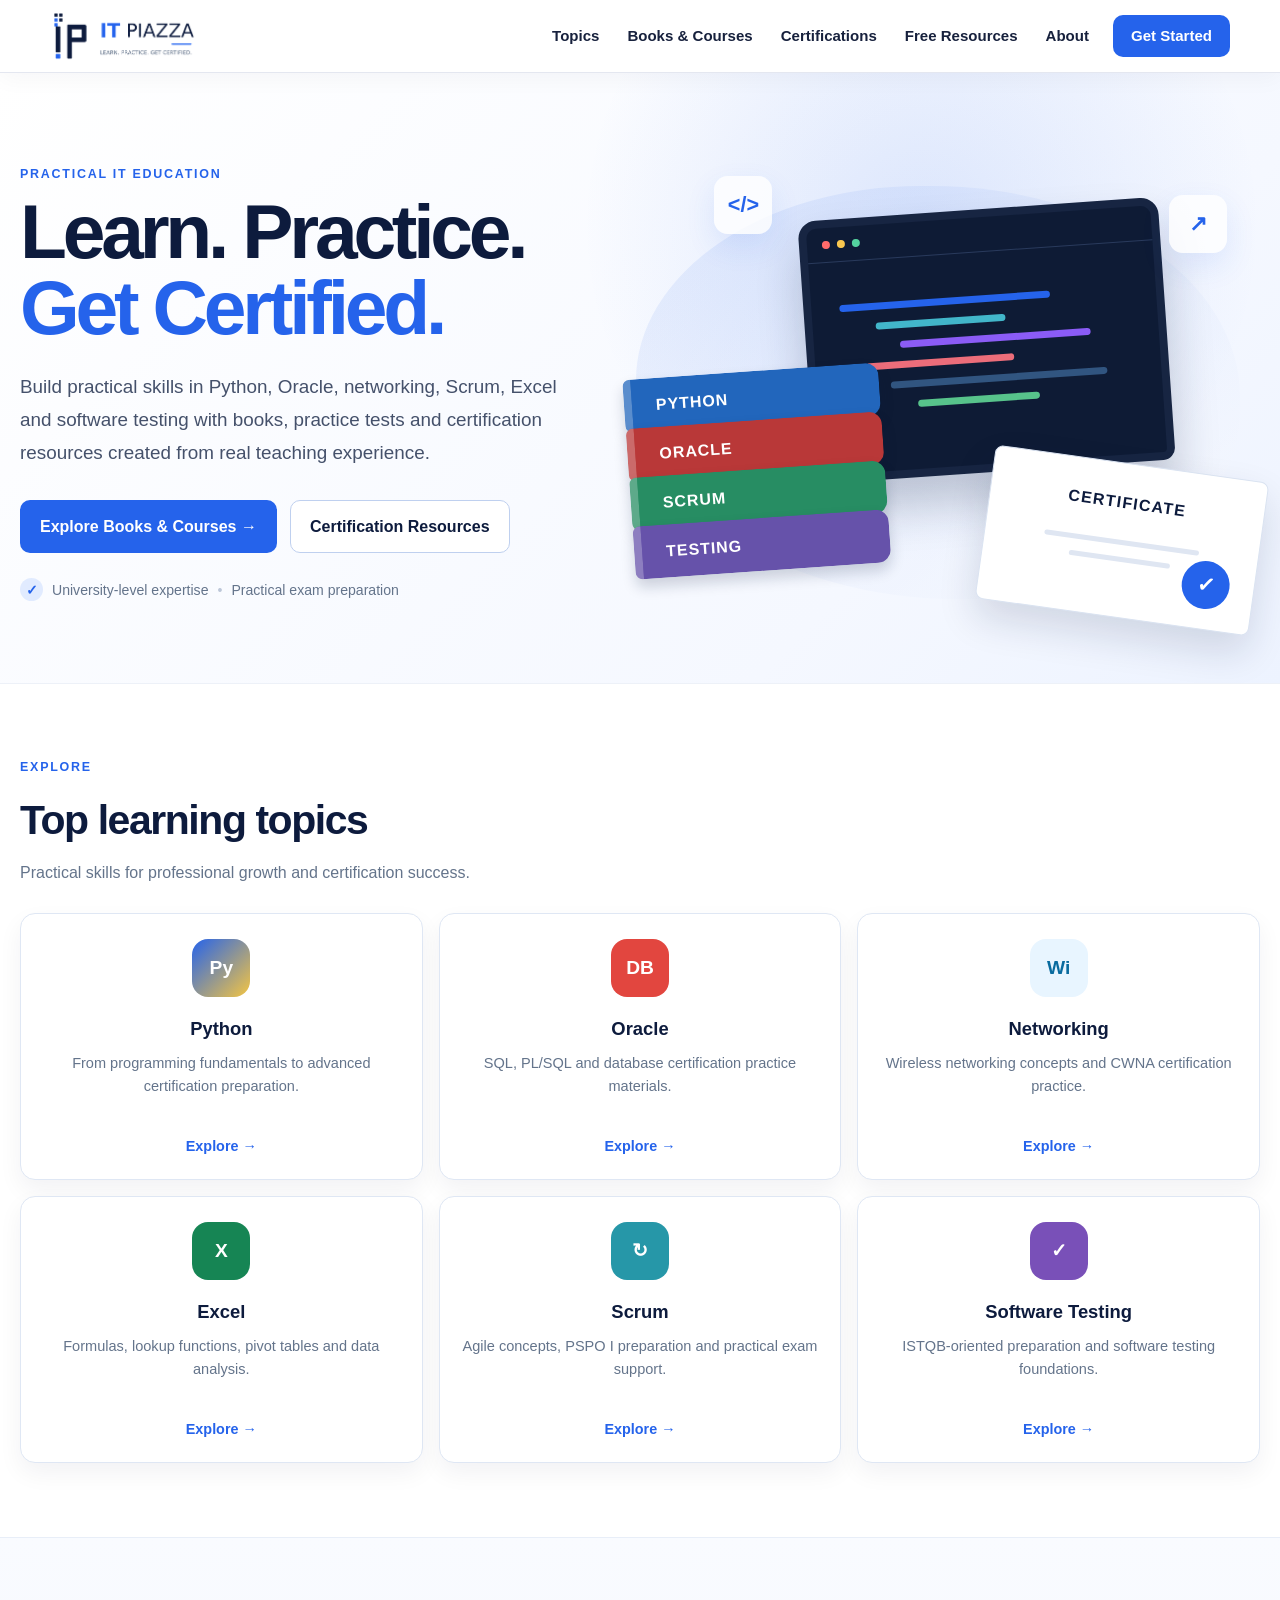
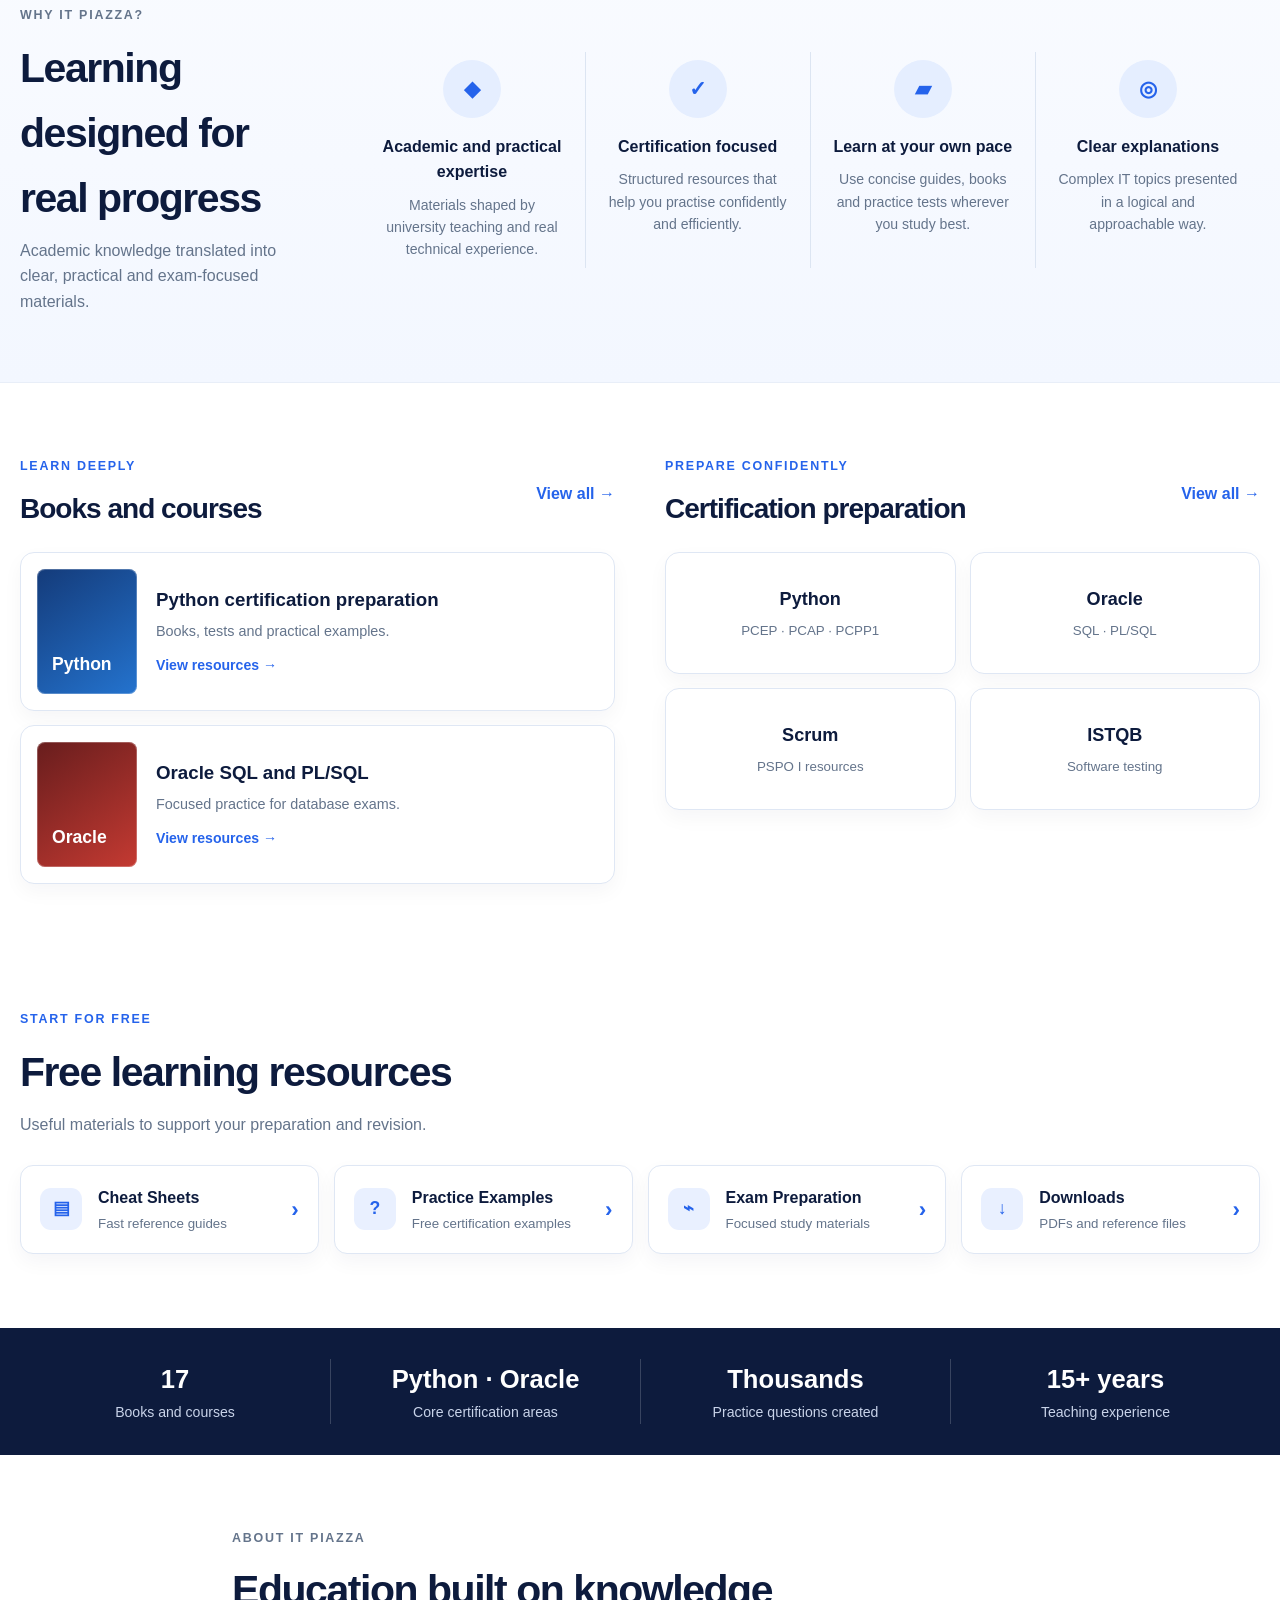
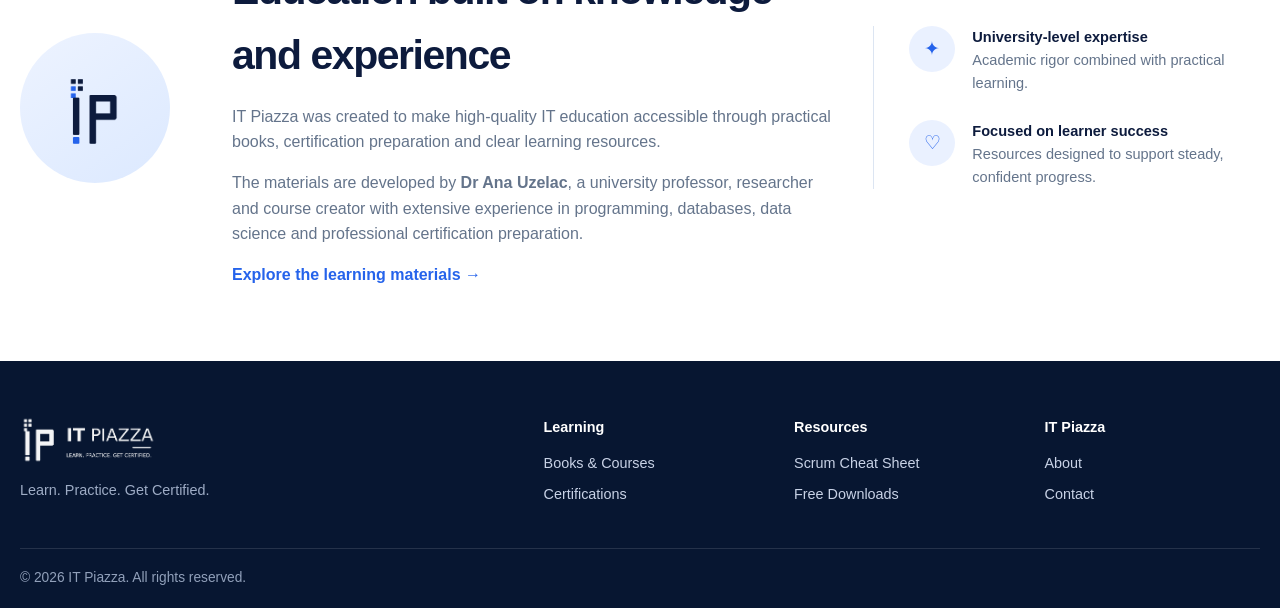
==== commit 55a4b6bf: "Add files via upload" ====
--- a/index.html
+++ b/index.html
@@ -1,264 +1,254 @@
-<!doctype html>
+<!DOCTYPE html>
+
 <html lang="en">
 <head>
-  <meta charset="utf-8">
-  <meta name="viewport" content="width=device-width,initial-scale=1">
-  <title>IT Piazza | Learn, Practice and Get Certified</title>
-  <meta name="description" content="IT Piazza offers books, certification preparation, practice tests and free learning resources for Python, Oracle, Scrum, Excel and software testing.">
-  <link rel="canonical" href="https://itpiazza.net/">
-  <meta property="og:title" content="IT Piazza | Learn, Practice and Get Certified">
-  <meta property="og:description" content="Practical IT learning materials, books and certification preparation.">
-  <meta property="og:type" content="website">
-  <meta property="og:url" content="https://itpiazza.net/">
-  <link rel="icon" href="/assets/images/favicon.ico" sizes="any">
-  <link rel="icon" type="image/png" sizes="32x32" href="/assets/images/favicon-32.png">
-  <link rel="apple-touch-icon" href="/assets/images/apple-touch-icon.png">
-  <link rel="stylesheet" href="/assets/css/site.css">
+<meta charset="utf-8"/>
+<meta content="width=device-width,initial-scale=1" name="viewport"/>
+<title>IT Piazza | Learn, Practice and Get Certified</title>
+<meta content="IT Piazza offers books, certification preparation, practice tests and free learning resources for Python, Oracle, Scrum, Excel and software testing." name="description"/>
+<link href="https://itpiazza.net/" rel="canonical"/>
+<meta content="IT Piazza | Learn, Practice and Get Certified" property="og:title"/>
+<meta content="Practical IT learning materials, books and certification preparation." property="og:description"/>
+<meta content="website" property="og:type"/>
+<meta content="https://itpiazza.net/" property="og:url"/>
+<link href="/assets/images/favicon.ico" rel="icon" sizes="any"/>
+<link href="/assets/images/favicon-32.png" rel="icon" sizes="32x32" type="image/png"/>
+<link href="/assets/images/apple-touch-icon.png" rel="apple-touch-icon"/>
+<link href="/assets/css/site.css" rel="stylesheet"/>
 </head>
 <body class="homepage">
-  <header class="site-header">
-    <div class="header-inner">
-      <a class="brand" href="/" aria-current="page">
-        <img src="/assets/images/itpiazza-logo-header.png" alt="IT Piazza — Learn. Practice. Get Certified.">
-      </a>
-      <button class="menu-toggle" aria-label="Toggle navigation" aria-expanded="false"
-        onclick="const n=document.querySelector('.site-nav');n.classList.toggle('open');this.setAttribute('aria-expanded',n.classList.contains('open'))">☰</button>
-      <nav class="site-nav" aria-label="Main navigation">
-        <a href="#topics">Topics</a>
-        <a href="/publications/">Books & Courses</a>
-        <a href="/certifications/">Certifications</a>
-        <a href="#resources">Free Resources</a>
-        <a href="#about">About</a>
-        <a class="nav-cta" href="/publications/">Get Started</a>
-      </nav>
-    </div>
-  </header>
-
-  <main class="homepage-main">
-    <section class="home-hero">
-      <div class="home-hero-inner">
-        <div class="hero-copy">
-          <p class="home-eyebrow">Practical IT education</p>
-          <h1>Learn. Practice.<br><span>Get Certified.</span></h1>
-          <p class="hero-lead">
-            Build practical skills in Python, Oracle, Scrum, Excel and software testing
+<header class="site-header">
+<div class="header-inner">
+<a aria-current="page" class="brand" href="/">
+<img alt="IT Piazza — Learn. Practice. Get Certified." src="/assets/images/itpiazza-logo-header.png"/>
+</a>
+<button aria-expanded="false" aria-label="Toggle navigation" class="menu-toggle" onclick="const n=document.querySelector('.site-nav');n.classList.toggle('open');this.setAttribute('aria-expanded',n.classList.contains('open'))">☰</button>
+<nav aria-label="Main navigation" class="site-nav">
+<a href="#topics">Topics</a>
+<a href="/publications/">Books &amp; Courses</a>
+<a href="/certifications/">Certifications</a>
+<a href="#resources">Free Resources</a>
+<a href="#about">About</a>
+<a class="nav-cta" href="/publications/">Get Started</a>
+</nav>
+</div>
+</header>
+<main class="homepage-main">
+<section class="home-hero">
+<div class="home-hero-inner">
+<div class="hero-copy">
+<p class="home-eyebrow">Practical IT education</p>
+<h1>Learn. Practice.<br/><span>Get Certified.</span></h1>
+<p class="hero-lead">
+            Build practical skills in Python, Oracle, networking, Scrum, Excel and software testing
             with books, practice tests and certification resources created from real
             teaching experience.
           </p>
-          <div class="hero-actions">
-            <a class="btn home-primary" href="/publications/">Explore Books & Courses <span aria-hidden="true">→</span></a>
-            <a class="btn home-secondary" href="/certifications/">Certification Resources</a>
-          </div>
-          <div class="trust-line">
-            <span class="trust-dot">✓</span>
-            <span>University-level expertise</span>
-            <span class="trust-separator">•</span>
-            <span>Practical exam preparation</span>
-          </div>
-        </div>
-
-        <div class="hero-visual" aria-label="Illustration of books, coding and certification">
-          <div class="visual-glow"></div>
-          <div class="code-card">
-            <div class="code-top">
-              <span></span><span></span><span></span>
-            </div>
-            <div class="code-lines">
-              <i class="l1"></i><i class="l2"></i><i class="l3"></i>
-              <i class="l4"></i><i class="l5"></i><i class="l6"></i>
-            </div>
-          </div>
-          <div class="book-stack">
-            <div class="book python-book"><span>PYTHON</span></div>
-            <div class="book oracle-book"><span>ORACLE</span></div>
-            <div class="book scrum-book"><span>SCRUM</span></div>
-            <div class="book testing-book"><span>TESTING</span></div>
-          </div>
-          <div class="certificate-card">
-            <div class="certificate-title">CERTIFICATE</div>
-            <div class="certificate-line"></div>
-            <div class="certificate-line short"></div>
-            <div class="certificate-seal">✓</div>
-          </div>
-          <div class="floating-code">&lt;/&gt;</div>
-          <div class="floating-chart">↗</div>
-        </div>
-      </div>
-    </section>
-
-    <section class="home-section" id="topics">
-      <div class="section-title-row">
-        <div>
-          <p class="section-kicker">Explore</p>
-          <h2>Top learning topics</h2>
-          <p>Practical skills for professional growth and certification success.</p>
-        </div>
-      </div>
-      <div class="topic-grid">
-        <a class="topic-card" href="/publications/#python">
-          <div class="topic-icon python-icon">Py</div>
-          <h3>Python</h3>
-          <p>From programming fundamentals to advanced certification preparation.</p>
-          <span>Explore →</span>
-        </a>
-        <a class="topic-card" href="/publications/#oracle">
-          <div class="topic-icon oracle-icon">DB</div>
-          <h3>Oracle</h3>
-          <p>SQL, PL/SQL and database certification practice materials.</p>
-          <span>Explore →</span>
-        </a>
-        <a class="topic-card" href="/publications/#excel">
-          <div class="topic-icon excel-icon">X</div>
-          <h3>Excel</h3>
-          <p>Formulas, lookup functions, pivot tables and data analysis.</p>
-          <span>Explore →</span>
-        </a>
-        <a class="topic-card" href="/publications/#scrum">
-          <div class="topic-icon scrum-icon">↻</div>
-          <h3>Scrum</h3>
-          <p>Agile concepts, PSPO I preparation and practical exam support.</p>
-          <span>Explore →</span>
-        </a>
-        <a class="topic-card" href="/publications/#software-testing">
-          <div class="topic-icon testing-icon">✓</div>
-          <h3>Software Testing</h3>
-          <p>ISTQB-oriented preparation and software testing foundations.</p>
-          <span>Explore →</span>
-        </a>
-      </div>
-    </section>
-
-    <section class="benefits-section">
-      <div class="benefits-intro">
-        <p class="section-kicker">Why IT Piazza?</p>
-        <h2>Learning designed for real progress</h2>
-        <p>Academic knowledge translated into clear, practical and exam-focused materials.</p>
-      </div>
-      <div class="benefit-grid">
-        <article class="benefit">
-          <div class="benefit-icon">◆</div>
-          <h3>Academic and practical expertise</h3>
-          <p>Materials shaped by university teaching and real technical experience.</p>
-        </article>
-        <article class="benefit">
-          <div class="benefit-icon">✓</div>
-          <h3>Certification focused</h3>
-          <p>Structured resources that help you practise confidently and efficiently.</p>
-        </article>
-        <article class="benefit">
-          <div class="benefit-icon">▰</div>
-          <h3>Learn at your own pace</h3>
-          <p>Use concise guides, books and practice tests wherever you study best.</p>
-        </article>
-        <article class="benefit">
-          <div class="benefit-icon">◎</div>
-          <h3>Clear explanations</h3>
-          <p>Complex IT topics presented in a logical and approachable way.</p>
-        </article>
-      </div>
-    </section>
-
-    <section class="home-section showcase-section">
-      <div class="showcase-column">
-        <div class="section-title-row compact">
-          <div>
-            <p class="section-kicker">Learn deeply</p>
-            <h2>Books and courses</h2>
-          </div>
-          <a href="/publications/">View all →</a>
-        </div>
-        <div class="mini-card-grid">
-          <a class="feature-tile" href="/publications/">
-            <div class="tile-cover tile-python">Python</div>
-            <div><h3>Python certification preparation</h3><p>Books, tests and practical examples.</p><span>View resources →</span></div>
-          </a>
-          <a class="feature-tile" href="/publications/">
-            <div class="tile-cover tile-oracle">Oracle</div>
-            <div><h3>Oracle SQL and PL/SQL</h3><p>Focused practice for database exams.</p><span>View resources →</span></div>
-          </a>
-        </div>
-      </div>
-
-      <div class="showcase-column">
-        <div class="section-title-row compact">
-          <div>
-            <p class="section-kicker">Prepare confidently</p>
-            <h2>Certification preparation</h2>
-          </div>
-          <a href="/certifications/">View all →</a>
-        </div>
-        <div class="cert-grid">
-          <a href="/certifications/" class="cert-card"><strong>Python</strong><small>PCEP · PCAP · PCPP1</small></a>
-          <a href="/publications/" class="cert-card"><strong>Oracle</strong><small>SQL · PL/SQL</small></a>
-          <a href="/scrum-certificates/" class="cert-card"><strong>Scrum</strong><small>PSPO I resources</small></a>
-          <a href="/publications/" class="cert-card"><strong>ISTQB</strong><small>Software testing</small></a>
-        </div>
-      </div>
-    </section>
-
-    <section class="resources-section" id="resources">
-      <div class="section-title-row">
-        <div>
-          <p class="section-kicker">Start for free</p>
-          <h2>Free learning resources</h2>
-          <p>Useful materials to support your preparation and revision.</p>
-        </div>
-      </div>
-      <div class="resource-shortcuts">
-        <a href="/scrum-certificates/"><span class="shortcut-icon">▤</span><div><strong>Cheat Sheets</strong><small>Fast reference guides</small></div><b>›</b></a>
-        <a href="/certifications/"><span class="shortcut-icon">?</span><div><strong>Practice Examples</strong><small>Free certification examples</small></div><b>›</b></a>
-        <a href="/certifications/"><span class="shortcut-icon">⌁</span><div><strong>Exam Preparation</strong><small>Focused study materials</small></div><b>›</b></a>
-        <a href="/certifications/"><span class="shortcut-icon">↓</span><div><strong>Downloads</strong><small>PDFs and reference files</small></div><b>›</b></a>
-      </div>
-    </section>
-
-    <section class="stats-strip" aria-label="IT Piazza experience">
-      <div><strong>Multiple</strong><span>Published books</span></div>
-      <div><strong>Python · Oracle</strong><span>Core certification areas</span></div>
-      <div><strong>Thousands</strong><span>Practice questions created</span></div>
-      <div><strong>15+ years</strong><span>Teaching experience</span></div>
-    </section>
-
-    <section class="about-section" id="about">
-      <div class="about-mark">
-        <img src="/assets/images/itpiazza-icon.png" alt="">
-      </div>
-      <div class="about-copy">
-        <p class="section-kicker">About IT Piazza</p>
-        <h2>Education built on knowledge and experience</h2>
-        <p>
+<div class="hero-actions">
+<a class="btn home-primary" href="/publications/">Explore Books &amp; Courses <span aria-hidden="true">→</span></a>
+<a class="btn home-secondary" href="/certifications/">Certification Resources</a>
+</div>
+<div class="trust-line">
+<span class="trust-dot">✓</span>
+<span>University-level expertise</span>
+<span class="trust-separator">•</span>
+<span>Practical exam preparation</span>
+</div>
+</div>
+<div aria-label="Illustration of books, coding and certification" class="hero-visual">
+<div class="visual-glow"></div>
+<div class="code-card">
+<div class="code-top">
+<span></span><span></span><span></span>
+</div>
+<div class="code-lines">
+<i class="l1"></i><i class="l2"></i><i class="l3"></i>
+<i class="l4"></i><i class="l5"></i><i class="l6"></i>
+</div>
+</div>
+<div class="book-stack">
+<div class="book python-book"><span>PYTHON</span></div>
+<div class="book oracle-book"><span>ORACLE</span></div>
+<div class="book scrum-book"><span>SCRUM</span></div>
+<div class="book testing-book"><span>TESTING</span></div>
+</div>
+<div class="certificate-card">
+<div class="certificate-title">CERTIFICATE</div>
+<div class="certificate-line"></div>
+<div class="certificate-line short"></div>
+<div class="certificate-seal">✓</div>
+</div>
+<div class="floating-code">&lt;/&gt;</div>
+<div class="floating-chart">↗</div>
+</div>
+</div>
+</section>
+<section class="home-section" id="topics">
+<div class="section-title-row">
+<div>
+<p class="section-kicker">Explore</p>
+<h2>Top learning topics</h2>
+<p>Practical skills for professional growth and certification success.</p>
+</div>
+</div>
+<div class="topic-grid">
+<a class="topic-card" href="/publications/#python">
+<div class="topic-icon python-icon">Py</div>
+<h3>Python</h3>
+<p>From programming fundamentals to advanced certification preparation.</p>
+<span>Explore →</span>
+</a>
+<a class="topic-card" href="/publications/#oracle">
+<div class="topic-icon oracle-icon">DB</div>
+<h3>Oracle</h3>
+<p>SQL, PL/SQL and database certification practice materials.</p>
+<span>Explore →</span>
+</a><a class="topic-card" href="/publications/#networking"><div class="topic-icon networking-icon">Wi</div><h3>Networking</h3><p>Wireless networking concepts and CWNA certification practice.</p><span>Explore →</span></a>
+<a class="topic-card" href="/publications/#excel">
+<div class="topic-icon excel-icon">X</div>
+<h3>Excel</h3>
+<p>Formulas, lookup functions, pivot tables and data analysis.</p>
+<span>Explore →</span>
+</a>
+<a class="topic-card" href="/publications/#scrum">
+<div class="topic-icon scrum-icon">↻</div>
+<h3>Scrum</h3>
+<p>Agile concepts, PSPO I preparation and practical exam support.</p>
+<span>Explore →</span>
+</a>
+<a class="topic-card" href="/publications/#software-testing">
+<div class="topic-icon testing-icon">✓</div>
+<h3>Software Testing</h3>
+<p>ISTQB-oriented preparation and software testing foundations.</p>
+<span>Explore →</span>
+</a>
+</div>
+</section>
+<section class="benefits-section">
+<div class="benefits-intro">
+<p class="section-kicker">Why IT Piazza?</p>
+<h2>Learning designed for real progress</h2>
+<p>Academic knowledge translated into clear, practical and exam-focused materials.</p>
+</div>
+<div class="benefit-grid">
+<article class="benefit">
+<div class="benefit-icon">◆</div>
+<h3>Academic and practical expertise</h3>
+<p>Materials shaped by university teaching and real technical experience.</p>
+</article>
+<article class="benefit">
+<div class="benefit-icon">✓</div>
+<h3>Certification focused</h3>
+<p>Structured resources that help you practise confidently and efficiently.</p>
+</article>
+<article class="benefit">
+<div class="benefit-icon">▰</div>
+<h3>Learn at your own pace</h3>
+<p>Use concise guides, books and practice tests wherever you study best.</p>
+</article>
+<article class="benefit">
+<div class="benefit-icon">◎</div>
+<h3>Clear explanations</h3>
+<p>Complex IT topics presented in a logical and approachable way.</p>
+</article>
+</div>
+</section>
+<section class="home-section showcase-section">
+<div class="showcase-column">
+<div class="section-title-row compact">
+<div>
+<p class="section-kicker">Learn deeply</p>
+<h2>Books and courses</h2>
+</div>
+<a href="/publications/">View all →</a>
+</div>
+<div class="mini-card-grid">
+<a class="feature-tile" href="/publications/">
+<div class="tile-cover tile-python">Python</div>
+<div><h3>Python certification preparation</h3><p>Books, tests and practical examples.</p><span>View resources →</span></div>
+</a>
+<a class="feature-tile" href="/publications/">
+<div class="tile-cover tile-oracle">Oracle</div>
+<div><h3>Oracle SQL and PL/SQL</h3><p>Focused practice for database exams.</p><span>View resources →</span></div>
+</a>
+</div>
+</div>
+<div class="showcase-column">
+<div class="section-title-row compact">
+<div>
+<p class="section-kicker">Prepare confidently</p>
+<h2>Certification preparation</h2>
+</div>
+<a href="/certifications/">View all →</a>
+</div>
+<div class="cert-grid">
+<a class="cert-card" href="/certifications/"><strong>Python</strong><small>PCEP · PCAP · PCPP1</small></a>
+<a class="cert-card" href="/publications/"><strong>Oracle</strong><small>SQL · PL/SQL</small></a>
+<a class="cert-card" href="/scrum-certificates/"><strong>Scrum</strong><small>PSPO I resources</small></a>
+<a class="cert-card" href="/publications/"><strong>ISTQB</strong><small>Software testing</small></a>
+</div>
+</div>
+</section>
+<section class="resources-section" id="resources">
+<div class="section-title-row">
+<div>
+<p class="section-kicker">Start for free</p>
+<h2>Free learning resources</h2>
+<p>Useful materials to support your preparation and revision.</p>
+</div>
+</div>
+<div class="resource-shortcuts">
+<a href="/scrum-certificates/"><span class="shortcut-icon">▤</span><div><strong>Cheat Sheets</strong><small>Fast reference guides</small></div><b>›</b></a>
+<a href="/certifications/"><span class="shortcut-icon">?</span><div><strong>Practice Examples</strong><small>Free certification examples</small></div><b>›</b></a>
+<a href="/certifications/"><span class="shortcut-icon">⌁</span><div><strong>Exam Preparation</strong><small>Focused study materials</small></div><b>›</b></a>
+<a href="/certifications/"><span class="shortcut-icon">↓</span><div><strong>Downloads</strong><small>PDFs and reference files</small></div><b>›</b></a>
+</div>
+</section>
+<section aria-label="IT Piazza experience" class="stats-strip">
+<div><strong>17</strong><span>Books and courses</span></div>
+<div><strong>Python · Oracle</strong><span>Core certification areas</span></div>
+<div><strong>Thousands</strong><span>Practice questions created</span></div>
+<div><strong>15+ years</strong><span>Teaching experience</span></div>
+</section>
+<section class="about-section" id="about">
+<div class="about-mark">
+<img alt="" src="/assets/images/itpiazza-icon.png"/>
+</div>
+<div class="about-copy">
+<p class="section-kicker">About IT Piazza</p>
+<h2>Education built on knowledge and experience</h2>
+<p>
           IT Piazza was created to make high-quality IT education accessible through
           practical books, certification preparation and clear learning resources.
         </p>
-        <p>
+<p>
           The materials are developed by <strong>Dr Ana Uzelac</strong>, a university professor,
           researcher and course creator with extensive experience in programming,
           databases, data science and professional certification preparation.
         </p>
-        <a class="text-link" href="/publications/">Explore the learning materials →</a>
-      </div>
-      <div class="about-points">
-        <div><span>✦</span><p><strong>University-level expertise</strong><br>Academic rigor combined with practical learning.</p></div>
-        <div><span>♡</span><p><strong>Focused on learner success</strong><br>Resources designed to support steady, confident progress.</p></div>
-      </div>
-    </section>
-  </main>
-
-  <footer class="modern-footer">
-    <div class="modern-footer-inner">
-      <div class="footer-brand-block">
-        <a class="footer-brand" href="/">
-          <img src="/assets/images/itpiazza-logo-header.png" alt="IT Piazza">
-        </a>
-        <p>Learn. Practice. Get Certified.</p>
-      </div>
-      <div class="footer-links">
-        <div><strong>Learning</strong><a href="/publications/">Books & Courses</a><a href="/certifications/">Certifications</a></div>
-        <div><strong>Resources</strong><a href="/scrum-certificates/">Scrum Cheat Sheet</a><a href="/certifications/">Free Downloads</a></div>
-        <div><strong>IT Piazza</strong><a href="#about">About</a><a href="mailto:contact@itpiazza.net">Contact</a></div>
-      </div>
-    </div>
-    <div class="footer-bottom">© 2026 IT Piazza. All rights reserved.</div>
-  </footer>
+<a class="text-link" href="/publications/">Explore the learning materials →</a>
+</div>
+<div class="about-points">
+<div><span>✦</span><p><strong>University-level expertise</strong><br/>Academic rigor combined with practical learning.</p></div>
+<div><span>♡</span><p><strong>Focused on learner success</strong><br/>Resources designed to support steady, confident progress.</p></div>
+</div>
+</section>
+</main>
+<footer class="modern-footer">
+<div class="modern-footer-inner">
+<div class="footer-brand-block">
+<a class="footer-brand" href="/">
+<img alt="IT Piazza" src="/assets/images/itpiazza-logo-header.png"/>
+</a>
+<p>Learn. Practice. Get Certified.</p>
+</div>
+<div class="footer-links">
+<div><strong>Learning</strong><a href="/publications/">Books &amp; Courses</a><a href="/certifications/">Certifications</a></div>
+<div><strong>Resources</strong><a href="/scrum-certificates/">Scrum Cheat Sheet</a><a href="/certifications/">Free Downloads</a></div>
+<div><strong>IT Piazza</strong><a href="#about">About</a><a href="mailto:hello@itpiazza.net">Contact</a></div>
+</div>
+</div>
+<div class="footer-bottom">© 2026 IT Piazza. All rights reserved.</div>
+</footer>
 </body>
 </html>
--- a/assets/css/site.css
+++ b/assets/css/site.css
@@ -633,3 +633,91 @@
   .feature-tile { grid-template-columns: 80px 1fr; }
   .tile-cover { height: 110px; padding: 10px; font-size: .9rem; }
 }
+
+
+/* ============================
+   Publications catalogue
+   ============================ */
+.catalogue-main{background:#fff;color:#0d1b3d}
+.catalogue-main section{margin-top:0}
+.catalogue-hero{overflow:hidden;background:radial-gradient(circle at 78% 15%,rgba(37,99,235,.15),transparent 32%),linear-gradient(135deg,#fff,#f3f7ff);border-bottom:1px solid #e7edf7}
+.catalogue-hero-inner{width:min(1280px,calc(100% - 40px));min-height:480px;margin:auto;display:grid;grid-template-columns:1.25fr .75fr;align-items:center;gap:65px;padding:64px 0}
+.catalogue-hero-copy h1{margin:0;color:#0d1b3d;font-size:clamp(2.9rem,5vw,5rem);line-height:1.02;letter-spacing:-.055em}
+.catalogue-hero-copy h1 span{color:#2563eb}
+.catalogue-hero-copy>p:last-of-type{max-width:720px;margin:24px 0 0;color:#536079;font-size:1.08rem;line-height:1.75}
+.catalogue-summary{display:flex;flex-wrap:wrap;gap:0;margin-top:31px}
+.catalogue-summary>div{padding:0 28px;border-left:1px solid #d6e0ef}
+.catalogue-summary>div:first-child{padding-left:0;border-left:0}
+.catalogue-summary strong,.catalogue-summary span{display:block}
+.catalogue-summary strong{font-size:1.24rem;color:#0d1b3d}
+.catalogue-summary span{margin-top:3px;color:#64748b;font-size:.84rem}
+.catalogue-hero-panel{position:relative;min-height:340px;perspective:900px}
+.catalogue-stack-card{position:absolute;left:8%;width:78%;height:72px;padding:0 25px;display:flex;align-items:center;gap:20px;border-radius:12px;color:white;box-shadow:0 19px 30px rgba(13,27,61,.16);transform:rotate(-4deg);border-left:9px solid rgba(255,255,255,.28)}
+.catalogue-stack-card b{width:47px;font-size:1.25rem;letter-spacing:-.04em}
+.catalogue-stack-card span{font-size:1.08rem;font-weight:850;letter-spacing:.05em;text-transform:uppercase}
+.catalogue-stack-card.python{top:5%;background:#2563a9}.catalogue-stack-card.oracle{top:24%;left:12%;background:#b83a36}.catalogue-stack-card.scrum{top:43%;left:16%;background:#248763}.catalogue-stack-card.excel{top:62%;left:20%;background:#177849}.catalogue-stack-card.testing{top:81%;left:24%;background:#6650a8}
+.catalogue-controls{position:sticky;top:77px;z-index:20;background:rgba(255,255,255,.96);backdrop-filter:blur(13px);border-bottom:1px solid #e6edf7;box-shadow:0 7px 22px rgba(13,27,61,.035)}
+.catalogue-controls-inner{width:min(1280px,calc(100% - 40px));margin:auto;padding:24px 0 19px}
+.catalogue-search{display:grid;grid-template-columns:auto minmax(250px,430px);gap:22px;align-items:center}
+.catalogue-search label{font-weight:850;color:#0d1b3d}
+.search-field{height:46px;display:flex;align-items:center;gap:10px;padding:0 15px;border:1px solid #d9e3f2;border-radius:11px;background:#f9fbff}
+.search-field span{color:#2563eb;font-size:1.35rem}.search-field input{width:100%;border:0;outline:0;background:transparent;color:#0d1b3d;font:inherit}
+.filter-wrap{display:flex;flex-wrap:wrap;gap:9px;margin-top:17px}
+.filter-button{border:1px solid #d8e2f0;border-radius:999px;padding:8px 14px;background:white;color:#4f5d75;font:inherit;font-size:.88rem;font-weight:750;cursor:pointer;transition:.18s ease}
+.filter-button:hover,.filter-button.active{background:#2563eb;border-color:#2563eb;color:white}
+.catalogue-result-count{margin:13px 0 0;color:#64748b;font-size:.85rem}.catalogue-result-count strong{color:#0d1b3d}
+.catalogue-content{width:min(1280px,calc(100% - 40px));margin:auto;padding:45px 0 75px}
+.catalogue-section{padding:38px 0 20px;scroll-margin-top:230px}
+.catalogue-section+.catalogue-section{border-top:1px solid #e8edf5}
+.catalogue-section .section-head{margin-bottom:24px;align-items:flex-end}
+.catalogue-section .section-head h2{font-size:clamp(1.65rem,3vw,2.25rem);letter-spacing:-.035em}
+.catalogue-section .grid{grid-template-columns:repeat(3,minmax(0,1fr));gap:22px}
+.catalogue-card{overflow:hidden;border:1px solid #dfe7f3;border-radius:16px;background:white;box-shadow:0 10px 29px rgba(13,27,61,.06);transition:transform .18s ease,box-shadow .18s ease,border-color .18s ease}
+.catalogue-card:hover{transform:translateY(-5px);border-color:#bdcff0;box-shadow:0 20px 40px rgba(13,27,61,.11)}
+.catalogue-card[hidden],.catalogue-section[hidden]{display:none!important}
+.catalogue-card .card-image{aspect-ratio:16/9;background:#f2f5fa}
+.catalogue-card .card-image img{width:100%;height:100%;object-fit:cover;transition:transform .25s ease}
+.catalogue-card:hover .card-image img{transform:scale(1.025)}
+.catalogue-card .card-body{padding:20px 21px 22px;display:flex;flex-direction:column;height:calc(100% - auto)}
+.card-meta-row{min-height:25px;display:flex;align-items:center;flex-wrap:wrap;gap:8px;margin-bottom:11px}
+.resource-type,.offer-badge{display:inline-flex;align-items:center;min-height:25px;padding:4px 9px;border-radius:999px;font-size:.72rem;font-weight:900;letter-spacing:.04em;text-transform:uppercase}
+.resource-type{background:#eaf1ff;color:#1746b5}.offer-badge{background:#eef8ef;color:#237545}.offer-badge:has(+*){background:#eef8ef}
+.catalogue-card h3{font-size:1.12rem;line-height:1.38}.catalogue-card h3 a{color:#0d1b3d}.catalogue-card .authors{font-size:.82rem;color:#6d7890}
+.catalogue-card .features{margin:14px 0 18px;color:#4e5b72;font-size:.89rem}.catalogue-card .features li{margin-bottom:7px}
+.catalogue-card .actions{margin-top:auto;padding-top:4px}.catalogue-card .button{border-radius:9px;background:#2563eb;box-shadow:none}.catalogue-card .button:hover{background:#1746b5}.catalogue-card .button.secondary{background:#fff;color:#1746b5;border:1px solid #bfd0ec}
+.catalogue-empty{width:min(1280px,calc(100% - 40px));margin:0 auto 75px!important;padding:55px;text-align:center;border:1px dashed #cbd8ec;border-radius:17px;background:#f8faff}.catalogue-empty h2{margin:0;color:#0d1b3d}.catalogue-empty p{color:#64748b}
+.catalogue-cta{width:min(1280px,calc(100% - 40px));margin:0 auto 78px!important;padding:35px 40px;display:flex;align-items:center;justify-content:space-between;gap:30px;border-radius:18px;background:linear-gradient(135deg,#0d1b3d,#1746b5);color:white;box-shadow:0 18px 38px rgba(13,27,61,.16)}
+.catalogue-cta h2{margin:0;font-size:clamp(1.6rem,3vw,2.3rem)}.catalogue-cta p:not(.section-kicker){max-width:750px;margin:10px 0 0;color:#cbd7ec}.catalogue-cta .section-kicker{color:#8ab4ff}.catalogue-cta .btn{white-space:nowrap;background:#fff!important;color:#1746b5!important}
+@media(max-width:1000px){.catalogue-hero-inner{grid-template-columns:1fr 360px}.catalogue-section .grid{grid-template-columns:repeat(2,minmax(0,1fr))}}
+@media(max-width:780px){.catalogue-hero-inner{grid-template-columns:1fr;padding-top:48px}.catalogue-hero-panel{max-width:450px;width:100%;margin:auto;min-height:320px}.catalogue-controls{top:68px}.catalogue-search{grid-template-columns:1fr;gap:8px}.catalogue-summary>div{padding:0 15px}.catalogue-cta{align-items:flex-start;flex-direction:column}.catalogue-section{scroll-margin-top:300px}}
+@media(max-width:560px){.catalogue-hero-inner,.catalogue-controls-inner,.catalogue-content,.catalogue-empty,.catalogue-cta{width:calc(100% - 26px)}.catalogue-hero-copy h1{font-size:2.75rem}.catalogue-summary{gap:18px}.catalogue-summary>div{width:calc(50% - 9px);padding:0;border:0}.catalogue-section .grid{grid-template-columns:1fr}.filter-wrap{flex-wrap:nowrap;overflow-x:auto;padding-bottom:5px}.filter-button{white-space:nowrap}.catalogue-cta{padding:28px 24px}}
+
+/* Preserve the full portrait cover for the Python PCEP book only. */
+.catalogue-card .card-image img.book-cover-image{object-fit:contain;background:#090b10;padding:0}
+
+
+/* IT Piazza catalogue refinement — July 2026 */
+.catalogue-controls{position:sticky;top:72px;z-index:30;box-shadow:0 10px 30px rgba(23,33,61,.05)}
+.filter-button{white-space:nowrap;transition:transform .18s ease,box-shadow .18s ease,background .18s ease}
+.filter-button:hover{transform:translateY(-1px)}
+.catalogue-card{position:relative;transition:transform .22s ease,box-shadow .22s ease,border-color .22s ease}
+.catalogue-card:hover{transform:translateY(-5px);box-shadow:0 22px 50px rgba(23,33,61,.13);border-color:#cfd7ea}
+.catalogue-card .card-image{background:linear-gradient(135deg,#eef2fb,#f8f9fc)}
+.catalogue-card .card-body{gap:0}
+.card-meta-row{display:flex;align-items:center;gap:7px;flex-wrap:wrap;min-height:28px}
+.platform-badge,.new-badge{display:inline-flex;align-items:center;width:max-content;padding:4px 8px;border-radius:999px;font-size:.7rem;font-weight:850;letter-spacing:.04em;text-transform:uppercase}
+.platform-badge{background:#eef3ff;color:#3157a8;border:1px solid #d9e4ff}
+.new-badge{background:#fff4cc;color:#855f00;border:1px solid #f2d36d}
+.catalogue-card h3{font-size:1.2rem;letter-spacing:-.015em}
+.catalogue-card .authors{padding-top:2px}
+.catalogue-card .features{list-style:none;padding-left:0}
+.catalogue-card .features li{position:relative;padding-left:24px}
+.catalogue-card .features li::before{content:'✓';position:absolute;left:0;top:0;color:#2563eb;font-weight:900}
+.catalogue-card .button{display:inline-flex;justify-content:center;align-items:center;min-height:44px}
+.catalogue-card .actions .button:first-child{min-width:132px}
+.networking-icon{background:#e8f5ff!important;color:#096b9f!important}
+.topic-grid{grid-template-columns:repeat(3,minmax(0,1fr))}
+.catalogue-search input:focus{outline:3px solid rgba(37,99,235,.16);border-color:#2563eb}
+.filter-button:focus-visible,.button:focus-visible,.btn:focus-visible,.site-nav a:focus-visible,.topic-card:focus-visible{outline:3px solid rgba(37,99,235,.32);outline-offset:3px}
+@media(max-width:900px){.catalogue-controls{top:64px}.topic-grid{grid-template-columns:repeat(2,minmax(0,1fr))}}
+@media(max-width:620px){.topic-grid{grid-template-columns:1fr}.catalogue-controls{position:static}.catalogue-card:hover{transform:none}}
